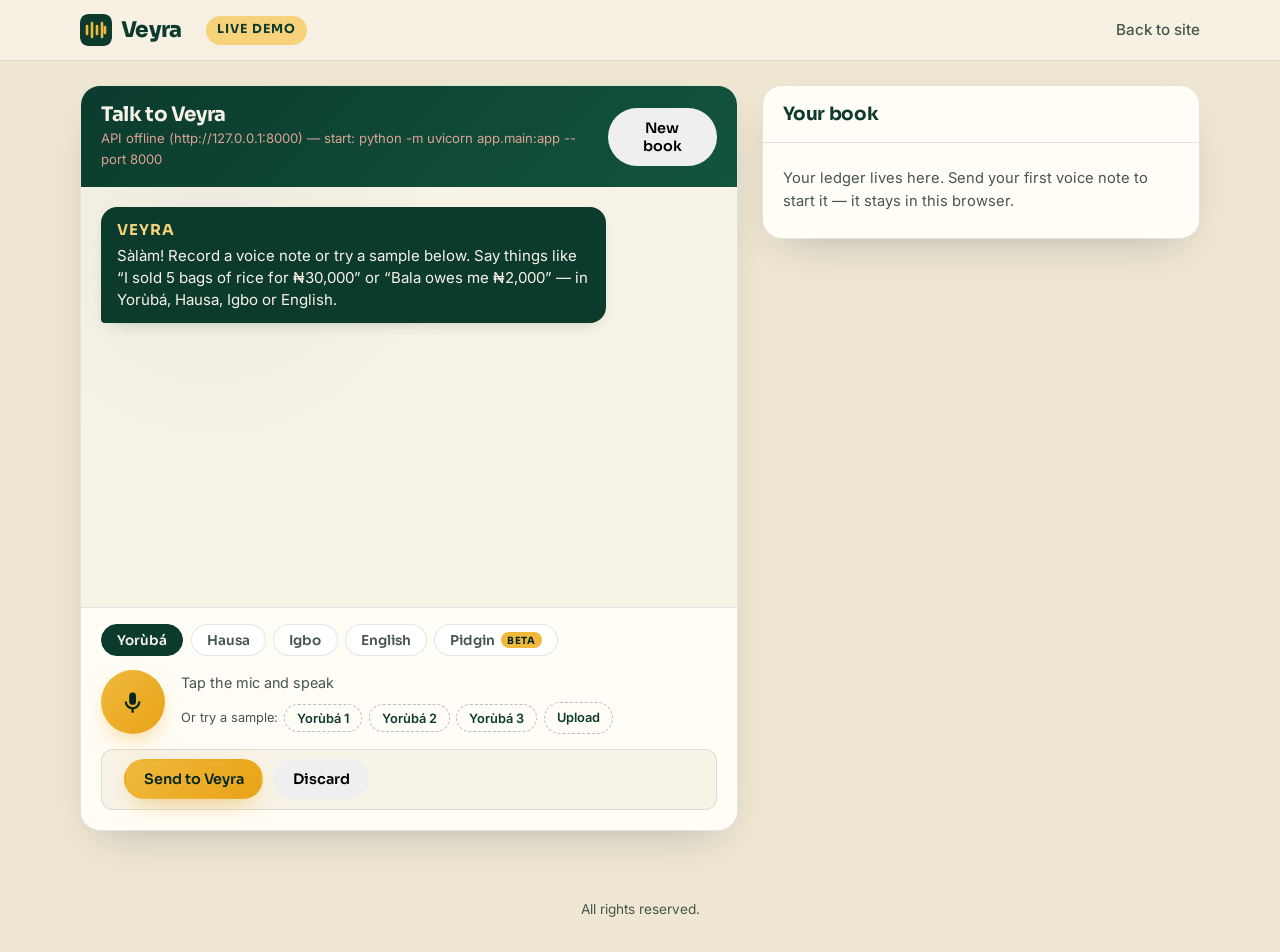
==== site/demo/index.html @ 2849e455 "Add live demo page wired to the FastAPI pipeline Browser demo at /demo: mic recording (client-side W" ====
<!DOCTYPE html>
<html lang="en">
<head>
  <meta charset="UTF-8" />
  <meta name="viewport" content="width=device-width, initial-scale=1.0" />
  <title>Veyra — Live demo</title>
  <meta name="description" content="Try Veyra live: record or upload a voice note in Yorùbá, Hausa, Igbo or English and watch it become ledger entries, replies and summaries." />

  <link rel="preconnect" href="https://fonts.googleapis.com" />
  <link rel="preconnect" href="https://fonts.gstatic.com" crossorigin />
  <link href="https://fonts.googleapis.com/css2?family=Sora:wght@400;600;700;800&family=Inter:wght@400;500;600&display=swap" rel="stylesheet" />
  <link rel="stylesheet" href="../styles.css" />
  <link rel="stylesheet" href="demo.css" />
  <link rel="icon" href="data:image/svg+xml,%3Csvg xmlns='http://www.w3.org/2000/svg' viewBox='0 0 32 32'%3E%3Crect width='32' height='32' rx='8' fill='%230C3B2E'/%3E%3Cpath d='M7 12v8M12 9v14M17 12v8M22 9v14M25 13v6' stroke='%23F0B93C' stroke-width='2.6' stroke-linecap='round'/%3E%3C/svg%3E" />
</head>
<body class="demo-body">

  <header class="site-header demo-header">
    <div class="container header-inner">
      <a class="wordmark" href="/" aria-label="Veyra home">
        <svg class="wordmark-mark" viewBox="0 0 32 32" aria-hidden="true">
          <rect width="32" height="32" rx="8" fill="#0C3B2E"/>
          <path d="M7 12v8M12 9v14M17 12v8M22 9v14M25 13v6" stroke="#F0B93C" stroke-width="2.6" stroke-linecap="round"/>
        </svg>
        <span class="wordmark-text">Veyra</span>
      </a>
      <span class="demo-tag">Live demo</span>
      <nav class="header-nav" aria-label="Primary">
        <a href="/">Back to site</a>
      </nav>
    </div>
  </header>

  <main class="demo-main container">

    <!-- ======================= Chat / input ======================= -->
    <section class="chat-column" aria-label="Voice note conversation">
      <div class="chat-card">
        <div class="chat-head">
          <div>
            <h1>Talk to Veyra</h1>
            <p id="apiStatus" class="chat-status">Checking connection…</p>
          </div>
          <button id="resetBookBtn" class="btn btn-ghost btn-small" type="button" title="Start a fresh book in this browser">New book</button>
        </div>

        <div id="chatLog" class="chat-log" aria-live="polite">
          <div class="bubble bubble-veyra">
            <p class="bubble-name">Veyra</p>
            <p>Sàlàm! Record a voice note or try a sample below. Say things like
            “I sold 5 bags of rice for ₦30,000” or “Bala owes me ₦2,000” —
            in Yorùbá, Hausa, Igbo or English.</p>
          </div>
        </div>

        <div class="composer">
          <div class="lang-row" role="radiogroup" aria-label="Language">
            <button class="lang-pill is-active" type="button" data-lang="yo" role="radio" aria-checked="true">Yorùbá</button>
            <button class="lang-pill" type="button" data-lang="ha" role="radio" aria-checked="false">Hausa</button>
            <button class="lang-pill" type="button" data-lang="ig" role="radio" aria-checked="false">Igbo</button>
            <button class="lang-pill" type="button" data-lang="en" role="radio" aria-checked="false">English</button>
            <button class="lang-pill" type="button" data-lang="pcm" role="radio" aria-checked="false">Pidgin <span class="pill-beta">Beta</span></button>
          </div>

          <div class="record-row">
            <button id="micBtn" class="mic-btn" type="button" aria-label="Record a voice note">
              <svg viewBox="0 0 24 24" aria-hidden="true"><path fill="currentColor" d="M12 14a3 3 0 0 0 3-3V6a3 3 0 1 0-6 0v5a3 3 0 0 0 3 3Zm5-3a5 5 0 0 1-10 0H5a7 7 0 0 0 6 6.92V21h2v-3.08A7 7 0 0 0 19 11h-2Z"/></svg>
            </button>
            <div class="record-side">
              <p id="recordHint" class="record-hint">Tap the mic and speak</p>
              <div class="sample-row">
                <span class="sample-label">Or try a sample:</span>
                <button class="sample-btn" type="button" data-sample="samples/yoruba-1.ogg" data-name="yoruba-sample-1.ogg">Yorùbá 1</button>
                <button class="sample-btn" type="button" data-sample="samples/yoruba-2.ogg" data-name="yoruba-sample-2.ogg">Yorùbá 2</button>
                <button class="sample-btn" type="button" data-sample="samples/yoruba-3.ogg" data-name="yoruba-sample-3.ogg">Yorùbá 3</button>
                <label class="sample-btn sample-upload">
                  Upload
                  <input id="fileInput" type="file" accept="audio/*" hidden />
                </label>
              </div>
            </div>
          </div>

          <div id="pendingBar" class="pending-bar" hidden>
            <span id="pendingName"></span>
            <audio id="pendingPlayer" controls hidden></audio>
            <button id="sendBtn" class="btn btn-primary btn-small" type="button">Send to Veyra</button>
            <button id="discardBtn" class="btn btn-ghost btn-small" type="button">Discard</button>
          </div>
        </div>
      </div>
    </section>

    <!-- ======================= Your book ======================= -->
    <aside class="book-column" aria-label="Your book">
      <div class="book-card">
        <div class="book-head">
          <h2>Your book</h2>
          <p id="bookOwner" class="book-owner"></p>
        </div>

        <div id="bookEmpty" class="book-empty">
          <p>Your ledger lives here. Send your first voice note to start it — it stays in this browser.</p>
        </div>

        <div id="bookContent" hidden>
          <section class="book-section">
            <h3>This week</h3>
            <div class="book-totals" id="bookTotals"></div>
          </section>

          <section class="book-section">
            <h3>Open debts</h3>
            <ul class="book-list" id="bookDebts"></ul>
          </section>

          <section class="book-section">
            <h3>Recent entries</h3>
            <ul class="book-list" id="bookEntries"></ul>
          </section>
        </div>
      </div>
    </aside>

  </main>

  <footer class="demo-footer">
    <div class="container">
      <p>All rights reserved.</p>
    </div>
  </footer>

  <script src="demo.js"></script>
</body>
</html>
---- site/styles.css ----
/* ============================================================
   Veyra — landing page
   Palette: deep green / gold on warm cream. Mobile-first.
   ============================================================ */

:root {
  --green-900: #07271e;
  --green-800: #0c3b2e;
  --green-700: #12543f;
  --green-600: #17705a;
  --gold-500: #e8a317;
  --gold-400: #f0b93c;
  --gold-300: #f7d27a;
  --cream: #f8f3e7;
  --cream-deep: #f0e7d3;
  --card: #fffdf6;
  --ink: #182720;
  --ink-soft: #46564d;
  --line: rgba(12, 59, 46, 0.12);
  --shadow-soft: 0 18px 45px -18px rgba(7, 39, 30, 0.25);
  --radius: 20px;
  --font-display: "Sora", "Segoe UI", system-ui, sans-serif;
  --font-body: "Inter", "Segoe UI", system-ui, sans-serif;
}

* { margin: 0; padding: 0; box-sizing: border-box; }

html { scroll-behavior: smooth; }

body {
  font-family: var(--font-body);
  background: var(--cream);
  color: var(--ink);
  line-height: 1.6;
  -webkit-font-smoothing: antialiased;
  overflow-x: hidden;
}

h1, h2, h3 { font-family: var(--font-display); line-height: 1.12; letter-spacing: -0.02em; }

a { color: inherit; text-decoration: none; }

.container { width: min(1120px, 100% - 2.5rem); margin-inline: auto; }

/* ---------- Buttons ---------- */
.btn {
  display: inline-flex; align-items: center; justify-content: center; gap: 0.55rem;
  font-family: var(--font-display); font-weight: 600; font-size: 1rem;
  padding: 0.9rem 1.6rem; border-radius: 999px; border: 2px solid transparent;
  cursor: pointer; transition: transform 0.18s ease, box-shadow 0.18s ease, background 0.18s ease;
  will-change: transform;
}
.btn:hover { transform: translateY(-2px); }
.btn:active { transform: translateY(0); }
.btn svg { width: 1.15rem; height: 1.15rem; flex: none; }

.btn-primary {
  background: linear-gradient(135deg, var(--gold-400), var(--gold-500));
  color: var(--green-900);
  box-shadow: 0 10px 26px -10px rgba(232, 163, 23, 0.65);
}
.btn-primary:hover { box-shadow: 0 16px 32px -10px rgba(232, 163, 23, 0.75); }

.btn-whatsapp { background: var(--green-800); color: var(--cream); }
.btn-whatsapp:hover { background: var(--green-700); }

.btn-gold {
  background: linear-gradient(135deg, var(--gold-400), var(--gold-500));
  color: var(--green-900);
  box-shadow: 0 10px 26px -10px rgba(0, 0, 0, 0.35);
}
.btn-outline-light { border-color: rgba(248, 243, 231, 0.45); color: var(--cream); }
.btn-outline-light:hover { background: rgba(248, 243, 231, 0.1); }
.btn-small { padding: 0.55rem 1.1rem; font-size: 0.9rem; }

/* ---------- Eyebrow / section headings ---------- */
.eyebrow {
  display: inline-block; font-family: var(--font-display);
  font-size: 0.78rem; font-weight: 700; letter-spacing: 0.14em;
  text-transform: uppercase; color: var(--green-600); margin-bottom: 0.9rem;
}
.eyebrow.light { color: var(--gold-400); }

.section { padding: clamp(4.5rem, 10vw, 7.5rem) 0; }
.section-title { font-size: clamp(1.9rem, 5vw, 3rem); font-weight: 800; color: var(--green-800); }
.section-sub { max-width: 34rem; margin-top: 1rem; color: var(--ink-soft); font-size: 1.06rem; }
.section-sub.light { color: rgba(248, 243, 231, 0.78); }

/* ---------- Header ---------- */
.site-header {
  position: sticky; top: 0; z-index: 50;
  background: rgba(248, 243, 231, 0.82);
  backdrop-filter: blur(14px); -webkit-backdrop-filter: blur(14px);
  border-bottom: 1px solid transparent;
  transition: border-color 0.25s ease;
}
.site-header.scrolled { border-bottom-color: var(--line); }

.header-inner { display: flex; align-items: center; gap: 1.5rem; padding: 0.8rem 0; }

.wordmark { display: inline-flex; align-items: center; gap: 0.55rem; }
.wordmark-mark { width: 2rem; height: 2rem; border-radius: 8px; }
.wordmark-text { font-family: var(--font-display); font-weight: 800; font-size: 1.35rem; color: var(--green-800); letter-spacing: -0.02em; }
.wordmark-light .wordmark-text { color: var(--cream); }

.header-nav { display: none; gap: 1.6rem; margin-left: auto; font-weight: 500; font-size: 0.95rem; color: var(--ink-soft); }
.header-nav a:hover { color: var(--green-700); }
.header-inner .btn { margin-left: auto; }
.header-nav ~ .btn { margin-left: 0; }

/* ---------- Hero ---------- */
.hero { position: relative; padding: clamp(4rem, 9vw, 7rem) 0 clamp(4rem, 9vw, 7rem); overflow: hidden; }

.hero-glow {
  position: absolute; inset: -30% -20% auto; height: 120%;
  background:
    radial-gradient(38rem 24rem at 82% 12%, rgba(240, 185, 60, 0.28), transparent 65%),
    radial-gradient(34rem 26rem at 8% 85%, rgba(18, 84, 63, 0.16), transparent 65%);
  pointer-events: none;
}

.hero-inner { position: relative; display: grid; gap: 3.5rem; }

.hero-title {
  font-size: clamp(3rem, 11vw, 5.6rem); font-weight: 800; color: var(--green-800);
  letter-spacing: -0.035em;
}
.gold-dot { color: var(--gold-500); }

.hero-sub { max-width: 33rem; margin-top: 1.4rem; font-size: clamp(1.02rem, 2.4vw, 1.18rem); color: var(--ink-soft); }

.hero-ctas { display: flex; flex-wrap: wrap; gap: 0.9rem; margin-top: 2rem; }
.hero-note { margin-top: 1.2rem; font-size: 0.88rem; color: var(--ink-soft); }

/* Hero art: animated waveform + floating cards */
.hero-art { position: relative; min-height: 15rem; display: grid; place-items: center; }

.hero-wave {
  display: flex; align-items: center; gap: 7px; height: 9rem;
  padding: 1.6rem 2rem; border-radius: var(--radius);
  background: linear-gradient(150deg, var(--green-800), var(--green-700));
  box-shadow: var(--shadow-soft);
}
.hero-wave span {
  width: 6px; height: 100%; border-radius: 99px;
  background: linear-gradient(180deg, var(--gold-300), var(--gold-500));
  transform-origin: center;
  animation: pulse-bar 1.3s ease-in-out infinite;
}
.hero-wave span:nth-child(odd)  { animation-duration: 1.15s; }
.hero-wave span:nth-child(3n)   { animation-duration: 0.95s; animation-delay: 0.12s; }
.hero-wave span:nth-child(4n)   { animation-delay: 0.28s; }
.hero-wave span:nth-child(5n)   { animation-delay: 0.42s; }

@keyframes pulse-bar {
  0%, 100% { transform: scaleY(0.3); }
  50%      { transform: scaleY(1); }
}

.float-card {
  position: absolute; display: grid; gap: 0.15rem;
  background: var(--card); border: 1px solid var(--line); border-radius: 14px;
  padding: 0.7rem 1rem; box-shadow: var(--shadow-soft);
  animation: float-y 5.5s ease-in-out infinite;
}
.float-card-label { font-size: 0.72rem; text-transform: uppercase; letter-spacing: 0.08em; color: var(--green-600); font-weight: 600; }
.float-card strong { font-family: var(--font-display); font-size: 0.98rem; color: var(--ink); }
.float-card-a { top: 4%; right: 2%; }
.float-card-b { bottom: 2%; left: 0; animation-delay: 2.6s; }

@keyframes float-y {
  0%, 100% { transform: translateY(0); }
  50%      { transform: translateY(-12px); }
}

/* ---------- Problem / stats ---------- */
.problem { background: var(--cream-deep); }

.stat-grid { display: grid; gap: 1.2rem; margin-top: 3rem; }

.stat-card {
  background: var(--card); border: 1px solid var(--line);
  border-radius: var(--radius); padding: 1.8rem;
  transition: transform 0.2s ease, box-shadow 0.2s ease;
}
.stat-card:hover { transform: translateY(-4px); box-shadow: var(--shadow-soft); }

.stat-number {
  display: block; font-family: var(--font-display);
  font-size: clamp(2.6rem, 7vw, 3.6rem); font-weight: 800;
  color: var(--green-700); letter-spacing: -0.03em; line-height: 1;
  margin-bottom: 0.9rem;
}
.stat-card h3 { font-size: 1.12rem; font-weight: 700; color: var(--ink); margin-bottom: 0.5rem; }
.stat-card p { font-size: 0.95rem; color: var(--ink-soft); }

/* ---------- How it works ---------- */
.steps {
  list-style: none; display: grid; gap: 1.4rem;
  margin-top: 3rem; counter-reset: step;
}
.step {
  position: relative; background: var(--card);
  border: 1px solid var(--line); border-radius: var(--radius);
  padding: 1.9rem 1.7rem;
  transition: transform 0.2s ease, box-shadow 0.2s ease;
}
.step:hover { transform: translateY(-4px); box-shadow: var(--shadow-soft); }
.step::before {
  counter-increment: step; content: counter(step, decimal-leading-zero);
  position: absolute; top: 1.3rem; right: 1.4rem;
  font-family: var(--font-display); font-weight: 800; font-size: 0.9rem;
  color: var(--gold-500); letter-spacing: 0.06em;
}
.step-icon {
  width: 3.2rem; height: 3.2rem; border-radius: 12px;
  display: grid; place-items: center;
  background: linear-gradient(150deg, var(--green-800), var(--green-700));
  color: var(--gold-400); margin-bottom: 1.2rem;
}
.step-icon svg { width: 1.6rem; height: 1.6rem; }
.step h3 { font-size: 1.2rem; font-weight: 700; color: var(--green-800); margin-bottom: 0.5rem; }
.step p { font-size: 0.96rem; color: var(--ink-soft); }

/* ---------- Demo teaser ---------- */
.demo-teaser {
  background:
    radial-gradient(40rem 26rem at 90% 0%, rgba(240, 185, 60, 0.16), transparent 60%),
    linear-gradient(165deg, var(--green-900), var(--green-800) 55%, var(--green-700));
  color: var(--cream);
}
.demo-teaser .section-title { color: var(--cream); }

.demo-inner { display: grid; gap: 3.5rem; align-items: center; }
.demo-copy .btn-gold { margin-top: 2rem; }

/* Phone mock */
.phone {
  position: relative; width: min(350px, 100%); margin-inline: auto;
  background: #0b141a; border-radius: 34px; padding: 0.9rem 0.9rem 1.4rem;
  box-shadow: 0 40px 80px -30px rgba(0, 0, 0, 0.6), 0 0 0 6px #1d2b26, 0 0 0 8px rgba(240, 185, 60, 0.35);
}
.phone-notch {
  width: 42%; height: 1.35rem; margin: 0 auto 0.6rem;
  background: #0b141a; border-radius: 0 0 18px 18px;
}
.phone-header {
  display: flex; align-items: center; gap: 0.7rem;
  background: #1f2c34; border-radius: 18px 18px 0 0;
  padding: 0.7rem 0.9rem; margin: -0.4rem -0.2rem 0.7rem;
}
.phone-avatar svg { width: 2.1rem; height: 2.1rem; border-radius: 50%; display: block; }
.phone-header-text { display: grid; line-height: 1.25; }
.phone-header-text strong { font-size: 0.95rem; color: #e9edef; }
.phone-header-text span { font-size: 0.75rem; color: #8696a0; }

.chat { display: grid; gap: 0.65rem; }

.bubble {
  position: relative; max-width: 88%; padding: 0.65rem 0.8rem;
  border-radius: 14px; font-size: 0.88rem; line-height: 1.45;
  animation: bubble-in 0.5s cubic-bezier(0.2, 0.9, 0.3, 1.2) backwards;
}
.bubble:nth-of-type(1) { animation-delay: 0.15s; }
.bubble:nth-of-type(2) { animation-delay: 0.55s; }
.bubble:nth-of-type(3) { animation-delay: 0.95s; }
.bubble:nth-of-type(4) { animation-delay: 1.4s; }

@keyframes bubble-in {
  from { opacity: 0; transform: translateY(14px) scale(0.96); }
  to   { opacity: 1; transform: translateY(0) scale(1); }
}

.bubble-out { justify-self: end; background: #005c4b; color: #e9edef; border-bottom-right-radius: 4px; }
.bubble-in  { justify-self: start; background: #1f2c34; color: #e9edef; border-bottom-left-radius: 4px; }

.bubble-time {
  display: block; text-align: right; margin-top: 0.3rem;
  font-size: 0.68rem; color: #8696a0;
}

/* voice note bubble */
.vn { display: flex; align-items: center; gap: 0.6rem; min-width: 200px; }
.vn-play {
  width: 2rem; height: 2rem; flex: none; border-radius: 50%;
  background: rgba(233, 237, 239, 0.15); display: grid; place-items: center;
}
.vn-play svg { width: 0.95rem; height: 0.95rem; color: #e9edef; }
.vn-wave { display: flex; align-items: center; gap: 3px; height: 1.6rem; flex: 1; }
.vn-wave i {
  width: 3px; border-radius: 99px; background: #53bdeb;
  animation: pulse-bar 1.1s ease-in-out infinite;
}
.vn-wave i:nth-child(2n)  { animation-delay: 0.15s; }
.vn-wave i:nth-child(3n)  { animation-delay: 0.3s; }
.vn-wave i:nth-child(5n)  { animation-delay: 0.45s; }
.vn-wave i:nth-child(7n)  { animation-duration: 0.9s; }
.vn-meta { font-size: 0.75rem; color: #8696a0; }
.bubble-tag { display: block; margin-top: 0.4rem; font-size: 0.7rem; color: #9fb3ad; }

/* summary card bubble */
.bubble-card strong { display: block; font-family: var(--font-display); font-size: 0.85rem; margin-bottom: 0.55rem; color: var(--gold-300); }
.mini-ledger { display: grid; gap: 0.35rem; }
.mini-ledger > div {
  display: flex; justify-content: space-between; gap: 1.2rem;
  font-size: 0.83rem; padding: 0.28rem 0.5rem; border-radius: 8px; background: rgba(233, 237, 239, 0.05);
}
.mini-ledger span { color: #aebac1; }
.mini-ledger b { color: #e9edef; font-weight: 600; }
.mini-ledger .profit { background: rgba(240, 185, 60, 0.14); }
.mini-ledger .profit span, .mini-ledger .profit b { color: var(--gold-300); }

/* typing indicator */
.bubble-typing { display: inline-flex; gap: 5px; padding: 0.85rem 1rem; }
.bubble-typing i {
  width: 7px; height: 7px; border-radius: 50%; background: #8696a0;
  animation: typing 1.2s ease-in-out infinite;
}
.bubble-typing i:nth-child(2) { animation-delay: 0.18s; }
.bubble-typing i:nth-child(3) { animation-delay: 0.36s; }
@keyframes typing {
  0%, 60%, 100% { transform: translateY(0); opacity: 0.5; }
  30%           { transform: translateY(-4px); opacity: 1; }
}

/* ---------- Languages ---------- */
.lang-grid { display: grid; gap: 1.2rem; margin-top: 3rem; }

.lang-card {
  background: var(--card); border: 1px solid var(--line);
  border-radius: var(--radius); padding: 1.7rem;
  display: grid; gap: 0.5rem; align-content: start;
  transition: transform 0.2s ease, box-shadow 0.2s ease;
}
.lang-card:hover { transform: translateY(-4px); box-shadow: var(--shadow-soft); }
.lang-card h3 { font-size: 1.45rem; font-weight: 800; color: var(--green-800); }
.lang-card p { font-size: 0.93rem; color: var(--ink-soft); }

.lang-badge {
  justify-self: start; margin-top: 0.4rem;
  font-family: var(--font-display); font-size: 0.72rem; font-weight: 700;
  letter-spacing: 0.1em; text-transform: uppercase;
  color: var(--green-700); background: rgba(18, 84, 63, 0.1);
  padding: 0.35rem 0.75rem; border-radius: 999px;
}
.lang-badge-beta { color: #8a5a00; background: rgba(232, 163, 23, 0.16); }
.lang-badge-gold { color: var(--green-900); background: linear-gradient(135deg, var(--gold-300), var(--gold-400)); }

.lang-card-soon { border-style: dashed; }
.lang-card-grow {
  background: linear-gradient(150deg, var(--green-800), var(--green-700));
  border-color: transparent;
}
.lang-card-grow h3 { color: var(--gold-300); }
.lang-card-grow p { color: rgba(248, 243, 231, 0.82); }

/* ---------- Final CTA ---------- */
.final-cta { padding-top: 0; }
.final-cta-inner {
  background:
    radial-gradient(30rem 18rem at 85% 20%, rgba(240, 185, 60, 0.22), transparent 60%),
    linear-gradient(160deg, var(--green-800), var(--green-900));
  border-radius: 28px; padding: clamp(2.8rem, 7vw, 5rem) clamp(1.6rem, 5vw, 4rem);
  text-align: center; color: var(--cream);
}
.final-cta-inner h2 { font-size: clamp(1.8rem, 5vw, 2.9rem); font-weight: 800; }
.gold-text { color: var(--gold-400); }
.final-cta .hero-ctas { justify-content: center; }

/* ---------- Footer ---------- */
.site-footer { background: var(--green-900); color: rgba(248, 243, 231, 0.75); padding: 3rem 0; }
.footer-inner { display: grid; gap: 1.4rem; justify-items: center; text-align: center; }
.footer-nav { display: flex; flex-wrap: wrap; gap: 1.6rem; justify-content: center; font-size: 0.93rem; }
.footer-nav a:hover { color: var(--gold-300); }
.footer-note { font-size: 0.82rem; opacity: 0.7; }

/* ---------- Reveal-on-scroll ---------- */
.reveal { opacity: 0; transform: translateY(26px); transition: opacity 0.7s ease, transform 0.7s cubic-bezier(0.2, 0.7, 0.3, 1); }
.reveal.is-visible { opacity: 1; transform: translateY(0); }

/* ============================================================
   Responsive — tablet & up
   ============================================================ */
@media (min-width: 640px) {
  .header-nav { display: flex; }
  .stat-grid { grid-template-columns: repeat(3, 1fr); }
  .steps { grid-template-columns: repeat(2, 1fr); }
  .lang-grid { grid-template-columns: repeat(2, 1fr); }
  .float-card-a { right: 6%; }
}

@media (min-width: 900px) {
  .hero-inner { grid-template-columns: 1.15fr 0.85fr; align-items: center; }
  .hero-art { min-height: 20rem; }
  .hero-wave { height: 11rem; gap: 9px; padding: 2.2rem 2.6rem; }
  .demo-inner { grid-template-columns: 1fr 0.9fr; gap: 5rem; }
  .steps { grid-template-columns: repeat(4, 1fr); }
  .lang-grid { grid-template-columns: repeat(3, 1fr); }
}

/* ---------- Reduced motion ---------- */
@media (prefers-reduced-motion: reduce) {
  html { scroll-behavior: auto; }
  .reveal { opacity: 1; transform: none; transition: none; }
  .hero-wave span, .vn-wave i, .float-card, .bubble-typing i { animation: none; }
  .bubble { animation: none; }
}
---- site/demo/demo.css ----
/* ============================================================
   Veyra — live demo page
   Two-column layout: chat (input + conversation) and the
   per-browser ledger ("your book"). Reuses tokens from ../styles.css.
   ============================================================ */

.demo-body { background: var(--cream-deep); }

.demo-header { position: static; box-shadow: none; border-bottom: 1px solid var(--line); }

.demo-tag {
  font-family: var(--font-display);
  font-size: 0.78rem; font-weight: 700; letter-spacing: 0.08em; text-transform: uppercase;
  color: var(--green-800);
  background: var(--gold-300);
  padding: 0.28rem 0.7rem; border-radius: 999px;
}

.demo-main {
  display: grid;
  grid-template-columns: minmax(0, 1.5fr) minmax(0, 1fr);
  gap: 1.5rem;
  padding-block: 1.5rem 3rem;
  align-items: start;
}

@media (max-width: 900px) {
  .demo-main { grid-template-columns: 1fr; }
}

/* ---------------- Chat card ---------------- */

.chat-card, .book-card {
  background: var(--card);
  border: 1px solid var(--line);
  border-radius: var(--radius);
  box-shadow: var(--shadow-soft);
  overflow: hidden;
}

.chat-head {
  display: flex; align-items: center; justify-content: space-between; gap: 1rem;
  padding: 1.1rem 1.25rem;
  background: linear-gradient(135deg, var(--green-800), var(--green-700));
  color: var(--cream);
}

.chat-head h1 { font-size: 1.25rem; color: var(--cream); }

.chat-status { font-size: 0.82rem; opacity: 0.85; margin-top: 0.1rem; }
.chat-status.is-ok { color: var(--gold-300); }
.chat-status.is-bad { color: #ffb4a2; }

/* ---------------- Chat log ---------------- */

.chat-log {
  height: 420px;
  overflow-y: auto;
  padding: 1.25rem;
  display: flex; flex-direction: column; gap: 0.9rem;
  background:
    radial-gradient(circle at 20% 10%, rgba(18, 84, 63, 0.05), transparent 40%),
    var(--cream);
}

.bubble {
  max-width: 82%;
  padding: 0.75rem 1rem;
  border-radius: 16px;
  box-shadow: 0 6px 18px -10px rgba(7, 39, 30, 0.35);
  animation: bubble-in 0.22s ease;
}

@keyframes bubble-in {
  from { opacity: 0; transform: translateY(6px); }
  to { opacity: 1; transform: none; }
}

.bubble-name {
  font-family: var(--font-display);
  font-size: 0.72rem; font-weight: 700; letter-spacing: 0.06em; text-transform: uppercase;
  margin-bottom: 0.25rem;
}

.bubble p { font-size: 0.94rem; }

.bubble-veyra {
  align-self: flex-start;
  background: var(--green-800);
  color: var(--cream);
  border-bottom-left-radius: 4px;
}
.bubble-veyra .bubble-name { color: var(--gold-300); }

.bubble-user {
  align-self: flex-end;
  background: linear-gradient(135deg, var(--gold-400), var(--gold-500));
  color: var(--green-900);
  border-bottom-right-radius: 4px;
}
.bubble-user .bubble-name { color: rgba(7, 39, 30, 0.65); }

.bubble-meta { display: block; font-size: 0.72rem; opacity: 0.7; margin-top: 0.35rem; }

.bubble-entries {
  list-style: none; margin-top: 0.5rem;
  display: flex; flex-direction: column; gap: 0.3rem;
}

.bubble-entries li {
  font-size: 0.82rem;
  background: rgba(255, 253, 246, 0.12);
  border-radius: 8px;
  padding: 0.3rem 0.55rem;
  display: flex; justify-content: space-between; gap: 0.6rem;
}

.bubble-user .bubble-entries li { background: rgba(7, 39, 30, 0.08); }

.bubble-error {
  align-self: center;
  background: #fdecea;
  color: #8c2f23;
  border: 1px solid rgba(140, 47, 35, 0.25);
  text-align: center;
}

.typing { display: inline-flex; gap: 4px; align-items: center; }
.typing i {
  width: 6px; height: 6px; border-radius: 50%;
  background: var(--gold-300);
  animation: typing-bounce 0.9s infinite ease-in-out;
}
.typing i:nth-child(2) { animation-delay: 0.15s; }
.typing i:nth-child(3) { animation-delay: 0.3s; }
@keyframes typing-bounce { 0%, 60%, 100% { opacity: 0.3; } 30% { opacity: 1; } }

/* ---------------- Composer ---------------- */

.composer { padding: 1rem 1.25rem 1.25rem; border-top: 1px solid var(--line); }

.lang-row { display: flex; flex-wrap: wrap; gap: 0.45rem; margin-bottom: 0.9rem; }

.lang-pill {
  font-family: var(--font-display);
  font-size: 0.85rem; font-weight: 600;
  padding: 0.4rem 0.95rem;
  border-radius: 999px;
  border: 1.5px solid var(--line);
  background: #fff;
  color: var(--ink-soft);
  cursor: pointer;
  transition: all 0.15s ease;
  display: inline-flex; align-items: center; gap: 0.35rem;
}
.lang-pill:hover { border-color: var(--green-600); color: var(--green-800); }
.lang-pill.is-active {
  background: var(--green-800);
  border-color: var(--green-800);
  color: var(--cream);
}

.pill-beta {
  font-size: 0.62rem; font-weight: 700; text-transform: uppercase; letter-spacing: 0.05em;
  background: var(--gold-400); color: var(--green-900);
  padding: 0.08rem 0.4rem; border-radius: 999px;
}

.record-row { display: flex; gap: 1rem; align-items: center; }

.mic-btn {
  width: 64px; height: 64px; flex: none;
  border-radius: 50%;
  border: none;
  background: linear-gradient(135deg, var(--gold-400), var(--gold-500));
  color: var(--green-900);
  cursor: pointer;
  display: grid; place-items: center;
  box-shadow: 0 10px 26px -10px rgba(232, 163, 23, 0.65);
  transition: transform 0.15s ease;
}
.mic-btn:hover { transform: scale(1.06); }
.mic-btn svg { width: 1.7rem; height: 1.7rem; }
.mic-btn.is-recording { background: #c0392b; color: #fff; animation: mic-pulse 1.1s infinite; }
@keyframes mic-pulse {
  0% { box-shadow: 0 0 0 0 rgba(192, 57, 43, 0.45); }
  70% { box-shadow: 0 0 0 16px rgba(192, 57, 43, 0); }
  100% { box-shadow: 0 0 0 0 rgba(192, 57, 43, 0); }
}

.record-side { display: flex; flex-direction: column; gap: 0.5rem; min-width: 0; }
.record-hint { font-size: 0.9rem; color: var(--ink-soft); }
.record-hint.is-recording { color: #c0392b; font-weight: 600; }

.sample-row { display: flex; flex-wrap: wrap; align-items: center; gap: 0.4rem; }
.sample-label { font-size: 0.8rem; color: var(--ink-soft); }

.sample-btn {
  font-family: var(--font-body);
  font-size: 0.8rem; font-weight: 600;
  padding: 0.32rem 0.75rem;
  border-radius: 999px;
  border: 1.5px dashed rgba(12, 59, 46, 0.3);
  background: transparent;
  color: var(--green-800);
  cursor: pointer;
  transition: all 0.15s ease;
}
.sample-btn:hover { background: var(--green-800); color: var(--cream); border-style: solid; }
.sample-upload input { display: none; }

.pending-bar {
  margin-top: 0.9rem;
  display: flex; flex-wrap: wrap; align-items: center; gap: 0.6rem;
  background: var(--cream);
  border: 1px solid var(--line);
  border-radius: 12px;
  padding: 0.6rem 0.8rem;
}

#pendingName { font-size: 0.85rem; font-weight: 600; color: var(--ink-soft); }
#pendingPlayer { height: 32px; max-width: 220px; }

/* ---------------- Book panel ---------------- */

.book-card { position: sticky; top: 1rem; }

.book-head {
  padding: 1.1rem 1.25rem;
  border-bottom: 1px solid var(--line);
}
.book-head h2 { font-size: 1.15rem; color: var(--green-800); }
.book-owner { font-size: 0.8rem; color: var(--ink-soft); }

.book-empty { padding: 1.5rem 1.25rem; color: var(--ink-soft); font-size: 0.92rem; }

.book-section { padding: 1rem 1.25rem; border-bottom: 1px solid var(--line); }
.book-section:last-child { border-bottom: none; }
.book-section h3 {
  font-size: 0.78rem; font-weight: 700; letter-spacing: 0.07em; text-transform: uppercase;
  color: var(--ink-soft); margin-bottom: 0.6rem;
}

.book-totals { display: grid; grid-template-columns: repeat(3, 1fr); gap: 0.5rem; }
.total-chip {
  background: var(--cream);
  border-radius: 10px;
  padding: 0.55rem 0.6rem;
  text-align: center;
}
.total-chip .t-label { display: block; font-size: 0.68rem; text-transform: uppercase; letter-spacing: 0.05em; color: var(--ink-soft); }
.total-chip .t-value { display: block; font-family: var(--font-display); font-weight: 700; font-size: 0.95rem; color: var(--green-900); margin-top: 0.15rem; }
.total-chip.t-profit .t-value { color: var(--green-600); }
.total-chip.t-loss .t-value { color: #b03a2e; }

.book-list { list-style: none; display: flex; flex-direction: column; gap: 0.45rem; }
.book-list li {
  display: flex; justify-content: space-between; align-items: baseline; gap: 0.7rem;
  font-size: 0.87rem;
  background: var(--cream);
  border-radius: 10px;
  padding: 0.5rem 0.7rem;
}
.book-list .b-main { min-width: 0; }
.book-list .b-desc { display: block; overflow: hidden; text-overflow: ellipsis; white-space: nowrap; }
.book-list .b-time { display: block; font-size: 0.7rem; color: var(--ink-soft); }
.book-list .b-amt { font-family: var(--font-display); font-weight: 700; white-space: nowrap; }
.b-amt.is-income { color: var(--green-600); }
.b-amt.is-expense { color: #b03a2e; }

.book-note { font-size: 0.8rem; color: var(--ink-soft); }

.demo-footer {
  padding: 1.25rem 0 2rem;
  text-align: center;
  color: var(--ink-soft);
  font-size: 0.85rem;
}

@media (max-width: 640px) {
  .chat-log { height: 52vh; }
  .bubble { max-width: 92%; }
  .book-card { position: static; }
}
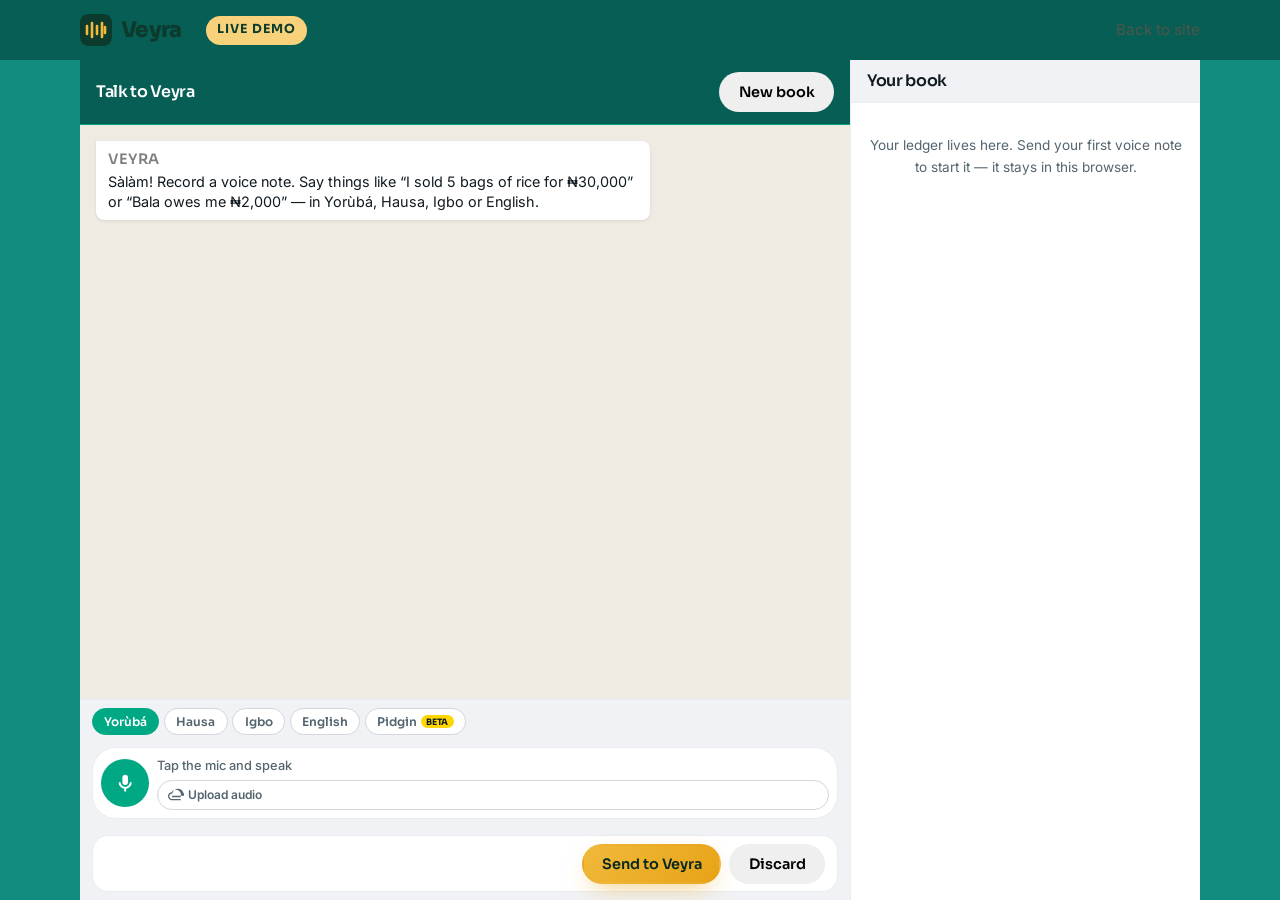
==== commit c6ecf402: "Redesign demo interface to WhatsApp-style and fix API issues. Major UI improvements: - Complete What" ====
--- a/site/demo/index.html
+++ b/site/demo/index.html
@@ -39,7 +39,6 @@
         <div class="chat-head">
           <div>
             <h1>Talk to Veyra</h1>
-            <p id="apiStatus" class="chat-status">Checking connection…</p>
           </div>
           <button id="resetBookBtn" class="btn btn-ghost btn-small" type="button" title="Start a fresh book in this browser">New book</button>
         </div>
@@ -47,7 +46,7 @@
         <div id="chatLog" class="chat-log" aria-live="polite">
           <div class="bubble bubble-veyra">
             <p class="bubble-name">Veyra</p>
-            <p>Sàlàm! Record a voice note or try a sample below. Say things like
+            <p>Sàlàm! Record a voice note. Say things like
             “I sold 5 bags of rice for ₦30,000” or “Bala owes me ₦2,000” —
             in Yorùbá, Hausa, Igbo or English.</p>
           </div>
@@ -68,16 +67,11 @@
             </button>
             <div class="record-side">
               <p id="recordHint" class="record-hint">Tap the mic and speak</p>
-              <div class="sample-row">
-                <span class="sample-label">Or try a sample:</span>
-                <button class="sample-btn" type="button" data-sample="samples/yoruba-1.ogg" data-name="yoruba-sample-1.ogg">Yorùbá 1</button>
-                <button class="sample-btn" type="button" data-sample="samples/yoruba-2.ogg" data-name="yoruba-sample-2.ogg">Yorùbá 2</button>
-                <button class="sample-btn" type="button" data-sample="samples/yoruba-3.ogg" data-name="yoruba-sample-3.ogg">Yorùbá 3</button>
-                <label class="sample-btn sample-upload">
-                  Upload
-                  <input id="fileInput" type="file" accept="audio/*" hidden />
-                </label>
-              </div>
+              <label class="sample-btn sample-upload">
+                <svg viewBox="0 0 24 24" aria-hidden="true"><path fill="currentColor" d="M19.35 10.04C18.67 6.59 15.64 4 12 4 9.11 4 6.6 5.64 5.35 8.04 2.34 8.36 0 10.91 0 14c0 3.31 2.69 6 6 6h13v-2H6c-2.21 0-4-1.79-4-4 0-2.05 1.53-3.76 3.56-3.97l1.07-.11c.5-4.08 3.99-7.3 8.37-7.3 4.04 0 7.46 2.81 8.24 6.57l1.06.17c.95.15 1.65.99 1.65 1.95 0 1.1-.9 2-2 2H6v2h13v-2z"/></svg>
+                Upload audio
+                <input id="fileInput" type="file" accept="audio/*" hidden />
+              </label>
             </div>
           </div>
 
--- a/site/styles.css
+++ b/site/styles.css
@@ -72,6 +72,7 @@
 .btn-outline-light { border-color: rgba(248, 243, 231, 0.45); color: var(--cream); }
 .btn-outline-light:hover { background: rgba(248, 243, 231, 0.1); }
 .btn-small { padding: 0.55rem 1.1rem; font-size: 0.9rem; }
+.btn-large { padding: 1.1rem 2rem; font-size: 1.1rem; }
 
 /* ---------- Eyebrow / section headings ---------- */
 .eyebrow {
@@ -130,6 +131,8 @@
 .hero-sub { max-width: 33rem; margin-top: 1.4rem; font-size: clamp(1.02rem, 2.4vw, 1.18rem); color: var(--ink-soft); }
 
 .hero-ctas { display: flex; flex-wrap: wrap; gap: 0.9rem; margin-top: 2rem; }
+.hero-ctas .btn-primary { order: 1; }
+.hero-ctas .btn-whatsapp { order: 2; }
 .hero-note { margin-top: 1.2rem; font-size: 0.88rem; color: var(--ink-soft); }
 
 /* Hero art: animated waveform + floating cards */
@@ -173,26 +176,8 @@
   50%      { transform: translateY(-12px); }
 }
 
-/* ---------- Problem / stats ---------- */
+/* ---------- Problem ---------- */
 .problem { background: var(--cream-deep); }
-
-.stat-grid { display: grid; gap: 1.2rem; margin-top: 3rem; }
-
-.stat-card {
-  background: var(--card); border: 1px solid var(--line);
-  border-radius: var(--radius); padding: 1.8rem;
-  transition: transform 0.2s ease, box-shadow 0.2s ease;
-}
-.stat-card:hover { transform: translateY(-4px); box-shadow: var(--shadow-soft); }
-
-.stat-number {
-  display: block; font-family: var(--font-display);
-  font-size: clamp(2.6rem, 7vw, 3.6rem); font-weight: 800;
-  color: var(--green-700); letter-spacing: -0.03em; line-height: 1;
-  margin-bottom: 0.9rem;
-}
-.stat-card h3 { font-size: 1.12rem; font-weight: 700; color: var(--ink); margin-bottom: 0.5rem; }
-.stat-card p { font-size: 0.95rem; color: var(--ink-soft); }
 
 /* ---------- How it works ---------- */
 .steps {
@@ -232,7 +217,15 @@
 .demo-teaser .section-title { color: var(--cream); }
 
 .demo-inner { display: grid; gap: 3.5rem; align-items: center; }
-.demo-copy .btn-gold { margin-top: 2rem; }
+.demo-copy .btn-primary { margin-top: 2rem; }
+
+.demo-cta { margin-top: 2rem; }
+.demo-note { 
+  margin-top: 1rem; 
+  font-size: 0.9rem; 
+  color: rgba(248, 243, 231, 0.7); 
+  text-align: center;
+}
 
 /* Phone mock */
 .phone {
@@ -383,7 +376,6 @@
    ============================================================ */
 @media (min-width: 640px) {
   .header-nav { display: flex; }
-  .stat-grid { grid-template-columns: repeat(3, 1fr); }
   .steps { grid-template-columns: repeat(2, 1fr); }
   .lang-grid { grid-template-columns: repeat(2, 1fr); }
   .float-card-a { right: 6%; }
--- a/site/demo/demo.css
+++ b/site/demo/demo.css
@@ -1,12 +1,19 @@
 /* ============================================================
-   Veyra — live demo page
-   Two-column layout: chat (input + conversation) and the
-   per-browser ledger ("your book"). Reuses tokens from ../styles.css.
+   Veyra — live demo page (WhatsApp-inspired design)
+   Single-column WhatsApp-style chat interface with compact book panel.
    ============================================================ */
 
-.demo-body { background: var(--cream-deep); }
-
-.demo-header { position: static; box-shadow: none; border-bottom: 1px solid var(--line); }
+.demo-body { 
+  background: #128c7e; /* WhatsApp green */
+  min-height: 100vh;
+}
+
+.demo-header { 
+  position: static; 
+  box-shadow: none; 
+  border-bottom: none;
+  background: #075e54;
+}
 
 .demo-tag {
   font-family: var(--font-display);
@@ -18,57 +25,66 @@
 
 .demo-main {
   display: grid;
-  grid-template-columns: minmax(0, 1.5fr) minmax(0, 1fr);
-  gap: 1.5rem;
-  padding-block: 1.5rem 3rem;
+  grid-template-columns: 1fr;
+  gap: 0;
+  padding: 0;
   align-items: start;
-}
-
-@media (max-width: 900px) {
-  .demo-main { grid-template-columns: 1fr; }
-}
-
-/* ---------------- Chat card ---------------- */
-
-.chat-card, .book-card {
-  background: var(--card);
-  border: 1px solid var(--line);
-  border-radius: var(--radius);
-  box-shadow: var(--shadow-soft);
+  max-width: 1200px;
+  margin: 0 auto;
+  background: #128c7e;
+}
+
+@media (min-width: 1024px) {
+  .demo-main {
+    grid-template-columns: 1fr 350px;
+  }
+}
+
+/* ---------------- WhatsApp-style chat container ---------------- */
+
+.chat-card {
+  background: #efeae2; /* WhatsApp chat background */
+  border: none;
+  border-radius: 0;
+  box-shadow: none;
   overflow: hidden;
+  display: flex;
+  flex-direction: column;
+  height: calc(100vh - 60px);
 }
 
 .chat-head {
   display: flex; align-items: center; justify-content: space-between; gap: 1rem;
-  padding: 1.1rem 1.25rem;
-  background: linear-gradient(135deg, var(--green-800), var(--green-700));
-  color: var(--cream);
-}
-
-.chat-head h1 { font-size: 1.25rem; color: var(--cream); }
-
-.chat-status { font-size: 0.82rem; opacity: 0.85; margin-top: 0.1rem; }
-.chat-status.is-ok { color: var(--gold-300); }
-.chat-status.is-bad { color: #ffb4a2; }
+  padding: 0.75rem 1rem;
+  background: #075e54;
+  color: #fff;
+  border-bottom: 1px solid #00a884;
+}
+
+.chat-head h1 { 
+  font-size: 1rem; 
+  color: #fff; 
+  font-weight: 600;
+}
 
 /* ---------------- Chat log ---------------- */
 
 .chat-log {
-  height: 420px;
+  flex: 1;
   overflow-y: auto;
-  padding: 1.25rem;
-  display: flex; flex-direction: column; gap: 0.9rem;
-  background:
-    radial-gradient(circle at 20% 10%, rgba(18, 84, 63, 0.05), transparent 40%),
-    var(--cream);
+  padding: 1rem;
+  display: flex; flex-direction: column; gap: 0.5rem;
+  background: url('data:image/svg+xml,<svg xmlns="http://www.w3.org/2000/svg" viewBox="0 0 80 80"><rect fill="%23efeae2" width="80" height="80"/><circle fill="%23e9edef" cx="40" cy="40" r="1"/></svg>') repeat;
+  background-size: 60px 60px;
 }
 
 .bubble {
-  max-width: 82%;
-  padding: 0.75rem 1rem;
-  border-radius: 16px;
-  box-shadow: 0 6px 18px -10px rgba(7, 39, 30, 0.35);
+  max-width: 75%;
+  padding: 0.5rem 0.75rem;
+  border-radius: 8px;
+  box-shadow: 0 1px 3px rgba(0,0,0,0.1);
   animation: bubble-in 0.22s ease;
+  position: relative;
 }
 
 @keyframes bubble-in {
@@ -78,207 +94,332 @@
 
 .bubble-name {
   font-family: var(--font-display);
-  font-size: 0.72rem; font-weight: 700; letter-spacing: 0.06em; text-transform: uppercase;
-  margin-bottom: 0.25rem;
-}
-
-.bubble p { font-size: 0.94rem; }
+  font-size: 0.65rem; font-weight: 600; letter-spacing: 0.04em; text-transform: uppercase;
+  margin-bottom: 0.2rem;
+  color: rgba(0,0,0,0.5);
+}
+
+.bubble p { 
+  font-size: 0.9rem; 
+  line-height: 1.4;
+  color: #111b21;
+}
 
 .bubble-veyra {
   align-self: flex-start;
-  background: var(--green-800);
-  color: var(--cream);
-  border-bottom-left-radius: 4px;
-}
-.bubble-veyra .bubble-name { color: var(--gold-300); }
+  background: #fff;
+  color: #111b21;
+  border-top-left-radius: 0;
+}
+.bubble-veyra .bubble-name { color: rgba(0,0,0,0.5); }
 
 .bubble-user {
   align-self: flex-end;
-  background: linear-gradient(135deg, var(--gold-400), var(--gold-500));
-  color: var(--green-900);
-  border-bottom-right-radius: 4px;
-}
-.bubble-user .bubble-name { color: rgba(7, 39, 30, 0.65); }
-
-.bubble-meta { display: block; font-size: 0.72rem; opacity: 0.7; margin-top: 0.35rem; }
+  background: #d9fdd3; /* WhatsApp sent message green */
+  color: #111b21;
+  border-top-right-radius: 0;
+}
+.bubble-user .bubble-name { color: rgba(0,0,0,0.5); }
+
+.bubble-meta { 
+  display: block; 
+  font-size: 0.65rem; 
+  color: rgba(0,0,0,0.45); 
+  margin-top: 0.2rem; 
+  text-align: right;
+}
 
 .bubble-entries {
-  list-style: none; margin-top: 0.5rem;
-  display: flex; flex-direction: column; gap: 0.3rem;
+  list-style: none; margin-top: 0.4rem;
+  display: flex; flex-direction: column; gap: 0.25rem;
 }
 
 .bubble-entries li {
   font-size: 0.82rem;
-  background: rgba(255, 253, 246, 0.12);
-  border-radius: 8px;
-  padding: 0.3rem 0.55rem;
-  display: flex; justify-content: space-between; gap: 0.6rem;
-}
-
-.bubble-user .bubble-entries li { background: rgba(7, 39, 30, 0.08); }
+  background: rgba(0,0,0,0.05);
+  border-radius: 6px;
+  padding: 0.3rem 0.5rem;
+  display: flex; justify-content: space-between; gap: 0.5rem;
+}
+
+.bubble-user .bubble-entries li { background: rgba(0,0,0,0.08); }
 
 .bubble-error {
   align-self: center;
-  background: #fdecea;
-  color: #8c2f23;
-  border: 1px solid rgba(140, 47, 35, 0.25);
+  background: #fce8e6;
+  color: #dc2626;
+  border: 1px solid rgba(220, 38, 38, 0.2);
   text-align: center;
-}
-
-.typing { display: inline-flex; gap: 4px; align-items: center; }
+  font-size: 0.85rem;
+  padding: 0.75rem 1rem;
+  border-radius: 8px;
+}
+
+.typing { display: inline-flex; gap: 3px; align-items: center; }
 .typing i {
-  width: 6px; height: 6px; border-radius: 50%;
-  background: var(--gold-300);
+  width: 5px; height: 5px; border-radius: 50%;
+  background: #54656f;
   animation: typing-bounce 0.9s infinite ease-in-out;
 }
 .typing i:nth-child(2) { animation-delay: 0.15s; }
 .typing i:nth-child(3) { animation-delay: 0.3s; }
 @keyframes typing-bounce { 0%, 60%, 100% { opacity: 0.3; } 30% { opacity: 1; } }
 
-/* ---------------- Composer ---------------- */
-
-.composer { padding: 1rem 1.25rem 1.25rem; border-top: 1px solid var(--line); }
-
-.lang-row { display: flex; flex-wrap: wrap; gap: 0.45rem; margin-bottom: 0.9rem; }
+/* ---------------- WhatsApp-style composer ---------------- */
+
+.composer { 
+  padding: 0.5rem 0.75rem; 
+  background: #f0f2f5;
+  border-top: 1px solid #e9edef;
+  display: flex;
+  flex-direction: column;
+  gap: 0.5rem;
+}
+
+.lang-row { 
+  display: flex; 
+  flex-wrap: wrap; 
+  gap: 0.3rem; 
+  margin-bottom: 0.25rem;
+}
 
 .lang-pill {
   font-family: var(--font-display);
-  font-size: 0.85rem; font-weight: 600;
-  padding: 0.4rem 0.95rem;
-  border-radius: 999px;
-  border: 1.5px solid var(--line);
-  background: #fff;
-  color: var(--ink-soft);
+  font-size: 0.75rem; font-weight: 600;
+  padding: 0.3rem 0.7rem;
+  border-radius: 16px;
+  border: 1px solid #d1d7db;
+  background: #fff;
+  color: #54656f;
   cursor: pointer;
   transition: all 0.15s ease;
-  display: inline-flex; align-items: center; gap: 0.35rem;
-}
-.lang-pill:hover { border-color: var(--green-600); color: var(--green-800); }
+  display: inline-flex; align-items: center; gap: 0.25rem;
+}
+.lang-pill:hover { border-color: #54656f; color: #111b21; }
 .lang-pill.is-active {
-  background: var(--green-800);
-  border-color: var(--green-800);
-  color: var(--cream);
+  background: #00a884;
+  border-color: #00a884;
+  color: #fff;
 }
 
 .pill-beta {
-  font-size: 0.62rem; font-weight: 700; text-transform: uppercase; letter-spacing: 0.05em;
-  background: var(--gold-400); color: var(--green-900);
-  padding: 0.08rem 0.4rem; border-radius: 999px;
-}
-
-.record-row { display: flex; gap: 1rem; align-items: center; }
+  font-size: 0.55rem; font-weight: 700; text-transform: uppercase; letter-spacing: 0.03em;
+  background: #ffd700; color: #111b21;
+  padding: 0.05rem 0.3rem; border-radius: 12px;
+}
+
+.record-row { 
+  display: flex; 
+  gap: 0.5rem; 
+  align-items: center;
+  background: #fff;
+  border-radius: 24px;
+  padding: 0.5rem;
+  border: 1px solid #e9edef;
+}
 
 .mic-btn {
-  width: 64px; height: 64px; flex: none;
+  width: 48px; height: 48px; flex: none;
   border-radius: 50%;
   border: none;
-  background: linear-gradient(135deg, var(--gold-400), var(--gold-500));
-  color: var(--green-900);
+  background: #00a884;
+  color: #fff;
   cursor: pointer;
   display: grid; place-items: center;
-  box-shadow: 0 10px 26px -10px rgba(232, 163, 23, 0.65);
-  transition: transform 0.15s ease;
-}
-.mic-btn:hover { transform: scale(1.06); }
-.mic-btn svg { width: 1.7rem; height: 1.7rem; }
-.mic-btn.is-recording { background: #c0392b; color: #fff; animation: mic-pulse 1.1s infinite; }
+  transition: all 0.15s ease;
+}
+.mic-btn:hover { background: #008f6f; }
+.mic-btn svg { width: 1.4rem; height: 1.4rem; }
+.mic-btn.is-recording { background: #dc2626; animation: mic-pulse 1.1s infinite; }
 @keyframes mic-pulse {
-  0% { box-shadow: 0 0 0 0 rgba(192, 57, 43, 0.45); }
-  70% { box-shadow: 0 0 0 16px rgba(192, 57, 43, 0); }
-  100% { box-shadow: 0 0 0 0 rgba(192, 57, 43, 0); }
-}
-
-.record-side { display: flex; flex-direction: column; gap: 0.5rem; min-width: 0; }
-.record-hint { font-size: 0.9rem; color: var(--ink-soft); }
-.record-hint.is-recording { color: #c0392b; font-weight: 600; }
-
-.sample-row { display: flex; flex-wrap: wrap; align-items: center; gap: 0.4rem; }
-.sample-label { font-size: 0.8rem; color: var(--ink-soft); }
+  0% { box-shadow: 0 0 0 0 rgba(220, 38, 38, 0.45); }
+  70% { box-shadow: 0 0 0 12px rgba(220, 38, 38, 0); }
+  100% { box-shadow: 0 0 0 0 rgba(220, 38, 38, 0); }
+}
+
+.record-side { 
+  display: flex; 
+  flex-direction: column; 
+  gap: 0.25rem; 
+  min-width: 0; 
+  flex: 1;
+}
+.record-hint { 
+  font-size: 0.8rem; 
+  color: #54656f; 
+  font-weight: 500;
+}
+.record-hint.is-recording { 
+  color: #dc2626; 
+  font-weight: 600;
+}
 
 .sample-btn {
   font-family: var(--font-body);
-  font-size: 0.8rem; font-weight: 600;
-  padding: 0.32rem 0.75rem;
-  border-radius: 999px;
-  border: 1.5px dashed rgba(12, 59, 46, 0.3);
-  background: transparent;
-  color: var(--green-800);
+  font-size: 0.75rem; font-weight: 600;
+  padding: 0.25rem 0.6rem;
+  border-radius: 16px;
+  border: 1px solid #d1d7db;
+  background: #fff;
+  color: #54656f;
   cursor: pointer;
   transition: all 0.15s ease;
-}
-.sample-btn:hover { background: var(--green-800); color: var(--cream); border-style: solid; }
+  display: flex;
+  align-items: center;
+  gap: 0.25rem;
+}
+.sample-btn:hover { 
+  background: #f0f2f5; 
+  border-color: #54656f; 
+}
+.sample-btn svg { width: 1rem; height: 1rem; }
 .sample-upload input { display: none; }
 
 .pending-bar {
-  margin-top: 0.9rem;
-  display: flex; flex-wrap: wrap; align-items: center; gap: 0.6rem;
-  background: var(--cream);
-  border: 1px solid var(--line);
-  border-radius: 12px;
-  padding: 0.6rem 0.8rem;
-}
-
-#pendingName { font-size: 0.85rem; font-weight: 600; color: var(--ink-soft); }
-#pendingPlayer { height: 32px; max-width: 220px; }
-
-/* ---------------- Book panel ---------------- */
-
-.book-card { position: sticky; top: 1rem; }
+  margin-top: 0.5rem;
+  display: flex; flex-wrap: wrap; align-items: center; gap: 0.5rem;
+  background: #fff;
+  border: 1px solid #e9edef;
+  border-radius: 16px;
+  padding: 0.5rem 0.75rem;
+}
+
+#pendingName { 
+  font-size: 0.8rem; 
+  font-weight: 600; 
+  color: #111b21; 
+  flex: 1;
+}
+#pendingPlayer { 
+  height: 28px; 
+  max-width: 180px;
+  flex: 1;
+}
+
+/* ---------------- Compact book panel ---------------- */
+
+.book-card { 
+  background: #fff;
+  border: none;
+  border-radius: 0;
+  box-shadow: none;
+  overflow: hidden;
+  height: calc(100vh - 60px);
+  border-left: 1px solid #e9edef;
+}
 
 .book-head {
-  padding: 1.1rem 1.25rem;
-  border-bottom: 1px solid var(--line);
-}
-.book-head h2 { font-size: 1.15rem; color: var(--green-800); }
-.book-owner { font-size: 0.8rem; color: var(--ink-soft); }
-
-.book-empty { padding: 1.5rem 1.25rem; color: var(--ink-soft); font-size: 0.92rem; }
-
-.book-section { padding: 1rem 1.25rem; border-bottom: 1px solid var(--line); }
+  padding: 0.75rem 1rem;
+  border-bottom: 1px solid #e9edef;
+  background: #f0f2f5;
+}
+.book-head h2 { 
+  font-size: 1rem; 
+  color: #111b21; 
+  font-weight: 600;
+}
+.book-owner { 
+  font-size: 0.75rem; 
+  color: #54656f; 
+}
+
+.book-empty { 
+  padding: 2rem 1rem; 
+  color: #54656f; 
+  font-size: 0.85rem; 
+  text-align: center;
+}
+
+.book-section { 
+  padding: 0.75rem 1rem; 
+  border-bottom: 1px solid #e9edef; 
+}
 .book-section:last-child { border-bottom: none; }
 .book-section h3 {
-  font-size: 0.78rem; font-weight: 700; letter-spacing: 0.07em; text-transform: uppercase;
-  color: var(--ink-soft); margin-bottom: 0.6rem;
-}
-
-.book-totals { display: grid; grid-template-columns: repeat(3, 1fr); gap: 0.5rem; }
+  font-size: 0.7rem; font-weight: 700; letter-spacing: 0.05em; text-transform: uppercase;
+  color: #54656f; margin-bottom: 0.5rem;
+}
+
+.book-totals { 
+  display: grid; 
+  grid-template-columns: repeat(3, 1fr); 
+  gap: 0.4rem; 
+}
 .total-chip {
-  background: var(--cream);
-  border-radius: 10px;
-  padding: 0.55rem 0.6rem;
+  background: #f0f2f5;
+  border-radius: 8px;
+  padding: 0.5rem;
   text-align: center;
 }
-.total-chip .t-label { display: block; font-size: 0.68rem; text-transform: uppercase; letter-spacing: 0.05em; color: var(--ink-soft); }
-.total-chip .t-value { display: block; font-family: var(--font-display); font-weight: 700; font-size: 0.95rem; color: var(--green-900); margin-top: 0.15rem; }
-.total-chip.t-profit .t-value { color: var(--green-600); }
-.total-chip.t-loss .t-value { color: #b03a2e; }
-
-.book-list { list-style: none; display: flex; flex-direction: column; gap: 0.45rem; }
+.total-chip .t-label { 
+  display: block; 
+  font-size: 0.6rem; 
+  text-transform: uppercase; 
+  letter-spacing: 0.03em; 
+  color: #54656f; 
+}
+.total-chip .t-value { 
+  display: block; 
+  font-family: var(--font-display); 
+  font-weight: 700; 
+  font-size: 0.85rem; 
+  color: #111b21; 
+  margin-top: 0.1rem; 
+}
+.total-chip.t-profit .t-value { color: #00a884; }
+.total-chip.t-loss .t-value { color: #dc2626; }
+
+.book-list { 
+  list-style: none; 
+  display: flex; 
+  flex-direction: column; 
+  gap: 0.35rem; 
+}
 .book-list li {
-  display: flex; justify-content: space-between; align-items: baseline; gap: 0.7rem;
-  font-size: 0.87rem;
-  background: var(--cream);
-  border-radius: 10px;
-  padding: 0.5rem 0.7rem;
+  display: flex; justify-content: space-between; align-items: baseline; gap: 0.5rem;
+  font-size: 0.8rem;
+  background: #f0f2f5;
+  border-radius: 8px;
+  padding: 0.4rem 0.6rem;
 }
 .book-list .b-main { min-width: 0; }
-.book-list .b-desc { display: block; overflow: hidden; text-overflow: ellipsis; white-space: nowrap; }
-.book-list .b-time { display: block; font-size: 0.7rem; color: var(--ink-soft); }
-.book-list .b-amt { font-family: var(--font-display); font-weight: 700; white-space: nowrap; }
-.b-amt.is-income { color: var(--green-600); }
-.b-amt.is-expense { color: #b03a2e; }
-
-.book-note { font-size: 0.8rem; color: var(--ink-soft); }
+.book-list .b-desc { 
+  display: block; 
+  overflow: hidden; 
+  text-overflow: ellipsis; 
+  white-space: nowrap; 
+}
+.book-list .b-time { 
+  display: block; 
+  font-size: 0.65rem; 
+  color: #54656f; 
+}
+.book-list .b-amt { 
+  font-family: var(--font-display); 
+  font-weight: 700; 
+  white-space: nowrap; 
+}
+.b-amt.is-income { color: #00a884; }
+.b-amt.is-expense { color: #dc2626; }
+
+.book-note { 
+  font-size: 0.75rem; 
+  color: #54656f; 
+}
 
 .demo-footer {
-  padding: 1.25rem 0 2rem;
-  text-align: center;
-  color: var(--ink-soft);
-  font-size: 0.85rem;
+  display: none;
+}
+
+@media (max-width: 1023px) {
+  .chat-card { height: calc(100vh - 60px); }
+  .book-card { display: none; }
 }
 
 @media (max-width: 640px) {
-  .chat-log { height: 52vh; }
-  .bubble { max-width: 92%; }
-  .book-card { position: static; }
-}
+  .chat-log { height: calc(100vh - 200px); }
+  .bubble { max-width: 85%; }
+  .record-row { padding: 0.4rem; }
+  .mic-btn { width: 40px; height: 40px; }
+  .mic-btn svg { width: 1.2rem; height: 1.2rem; }
+}
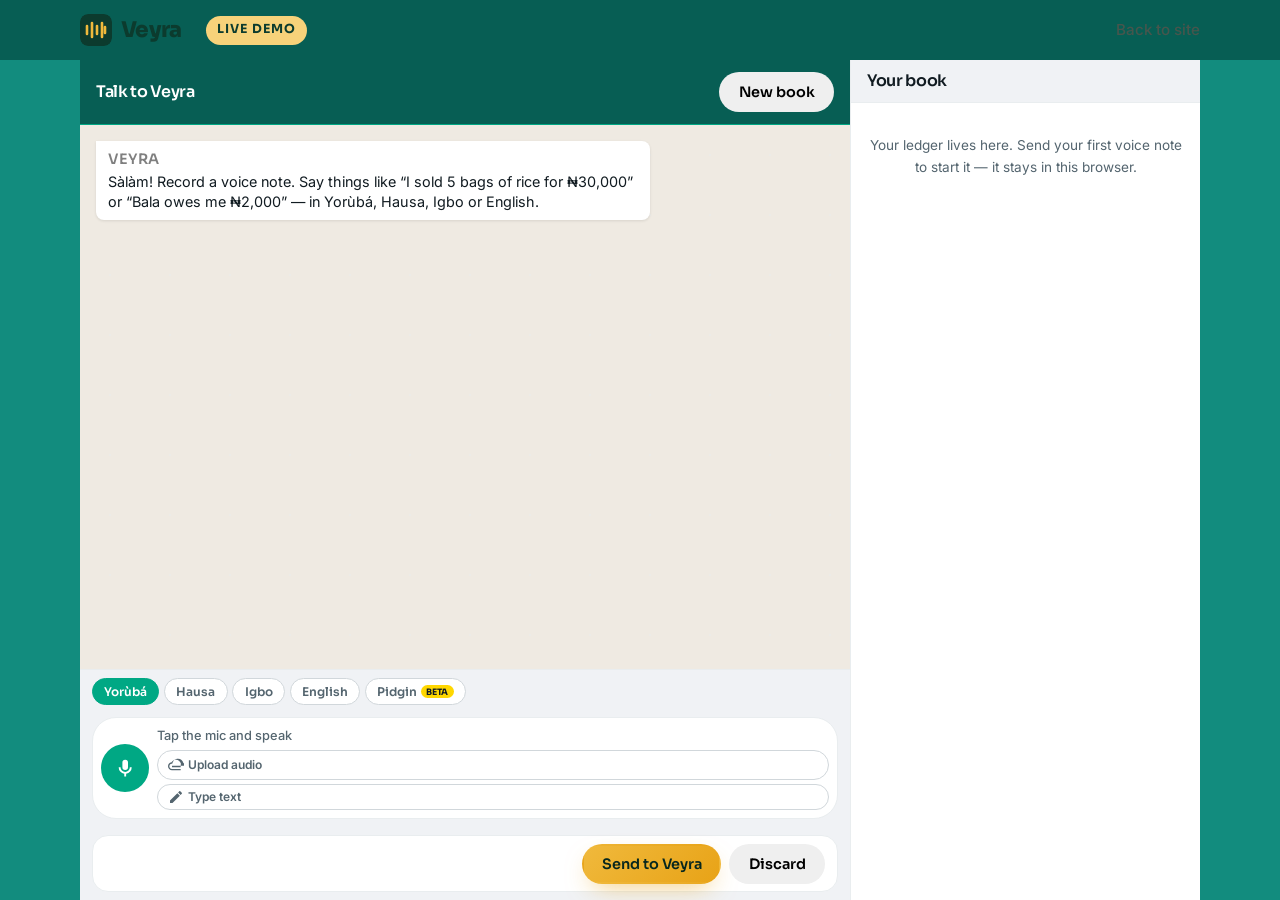
==== commit b23413ff: "Add text input option and configure PostgreSQL for production - Added "Type text" button to demo int" ====
--- a/site/demo/index.html
+++ b/site/demo/index.html
@@ -72,12 +72,17 @@
                 Upload audio
                 <input id="fileInput" type="file" accept="audio/*" hidden />
               </label>
+              <button id="textBtn" class="sample-btn" type="button">
+                <svg viewBox="0 0 24 24" aria-hidden="true"><path fill="currentColor" d="M3 17.25V21h3.75L17.81 9.94l-3.75-3.75L3 17.25zM20.71 7.04c.39-.39.39-1.02 0-1.41l-2.34-2.34c-.39-.39-1.02-.39-1.41 0l-1.83 1.83 3.75 3.75 1.83-1.83z"/></svg>
+                Type text
+              </button>
             </div>
           </div>
 
           <div id="pendingBar" class="pending-bar" hidden>
             <span id="pendingName"></span>
             <audio id="pendingPlayer" controls hidden></audio>
+            <textarea id="textInput" class="text-input" placeholder="Type your message here..." hidden></textarea>
             <button id="sendBtn" class="btn btn-primary btn-small" type="button">Send to Veyra</button>
             <button id="discardBtn" class="btn btn-ghost btn-small" type="button">Discard</button>
           </div>
--- a/site/demo/demo.css
+++ b/site/demo/demo.css
@@ -284,16 +284,31 @@
   padding: 0.5rem 0.75rem;
 }
 
-#pendingName { 
-  font-size: 0.8rem; 
-  font-weight: 600; 
-  color: #111b21; 
+#pendingName {
+  font-size: 0.8rem;
+  font-weight: 600;
+  color: #111b21;
   flex: 1;
 }
-#pendingPlayer { 
-  height: 28px; 
+#pendingPlayer {
+  height: 28px;
   max-width: 180px;
   flex: 1;
+}
+.text-input {
+  width: 100%;
+  min-height: 60px;
+  padding: 0.5rem;
+  border: 1px solid #d1d7db;
+  border-radius: 8px;
+  font-family: var(--font-body);
+  font-size: 0.9rem;
+  resize: vertical;
+  margin-bottom: 0.5rem;
+}
+.text-input:focus {
+  outline: none;
+  border-color: #00a884;
 }
 
 /* ---------------- Compact book panel ---------------- */
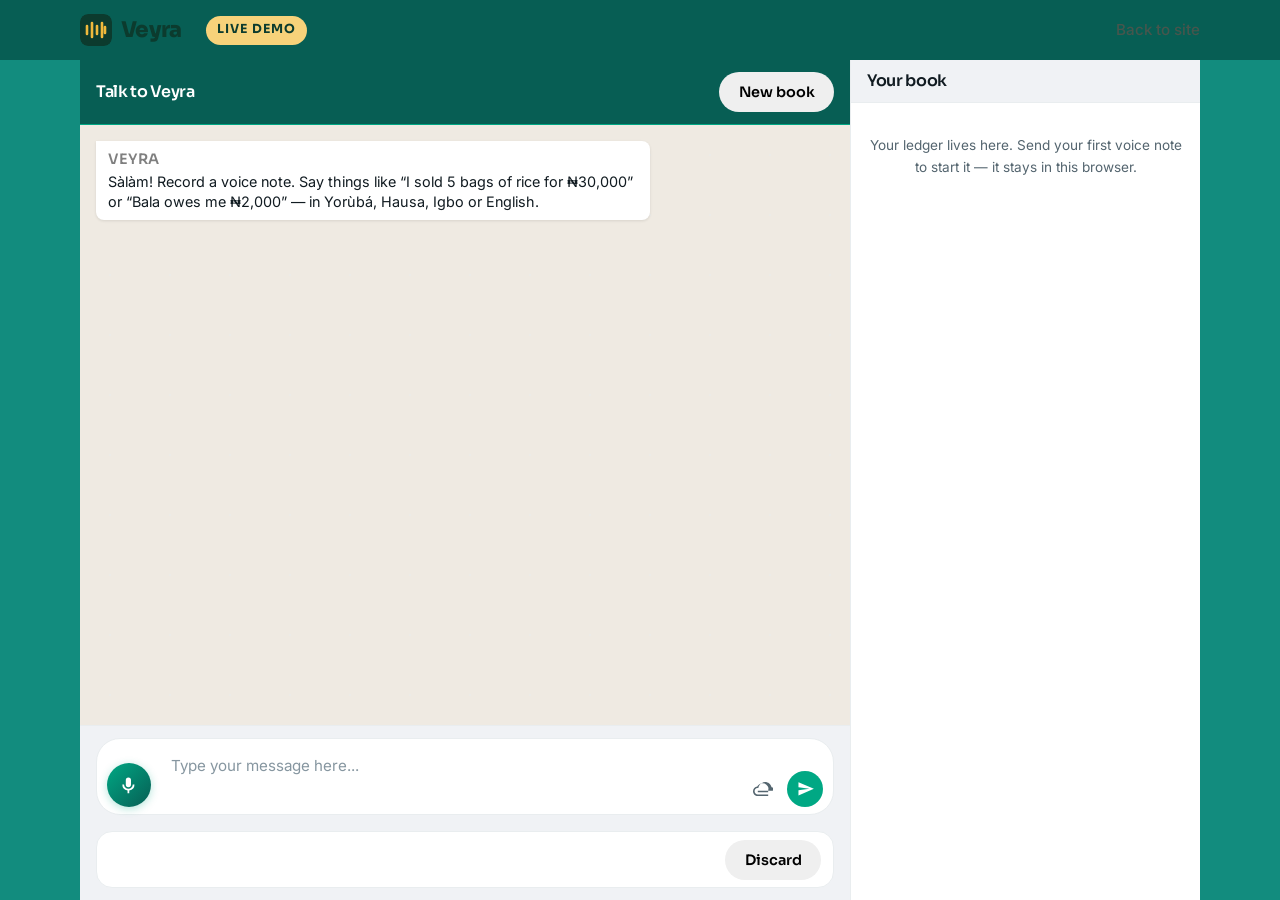
==== commit 41340278: "Add LLM parser integration, language detection, and enhanced database schema - Add llm_parser.py wit" ====
--- a/site/demo/index.html
+++ b/site/demo/index.html
@@ -53,28 +53,18 @@
         </div>
 
         <div class="composer">
-          <div class="lang-row" role="radiogroup" aria-label="Language">
-            <button class="lang-pill is-active" type="button" data-lang="yo" role="radio" aria-checked="true">Yorùbá</button>
-            <button class="lang-pill" type="button" data-lang="ha" role="radio" aria-checked="false">Hausa</button>
-            <button class="lang-pill" type="button" data-lang="ig" role="radio" aria-checked="false">Igbo</button>
-            <button class="lang-pill" type="button" data-lang="en" role="radio" aria-checked="false">English</button>
-            <button class="lang-pill" type="button" data-lang="pcm" role="radio" aria-checked="false">Pidgin <span class="pill-beta">Beta</span></button>
-          </div>
-
-          <div class="record-row">
+          <div class="input-wrapper">
             <button id="micBtn" class="mic-btn" type="button" aria-label="Record a voice note">
               <svg viewBox="0 0 24 24" aria-hidden="true"><path fill="currentColor" d="M12 14a3 3 0 0 0 3-3V6a3 3 0 1 0-6 0v5a3 3 0 0 0 3 3Zm5-3a5 5 0 0 1-10 0H5a7 7 0 0 0 6 6.92V21h2v-3.08A7 7 0 0 0 19 11h-2Z"/></svg>
             </button>
-            <div class="record-side">
-              <p id="recordHint" class="record-hint">Tap the mic and speak</p>
-              <label class="sample-btn sample-upload">
+            <textarea id="textInput" class="text-input" placeholder="Type your message here..."></textarea>
+            <div class="action-buttons">
+              <label class="icon-btn upload-btn" title="Upload audio">
                 <svg viewBox="0 0 24 24" aria-hidden="true"><path fill="currentColor" d="M19.35 10.04C18.67 6.59 15.64 4 12 4 9.11 4 6.6 5.64 5.35 8.04 2.34 8.36 0 10.91 0 14c0 3.31 2.69 6 6 6h13v-2H6c-2.21 0-4-1.79-4-4 0-2.05 1.53-3.76 3.56-3.97l1.07-.11c.5-4.08 3.99-7.3 8.37-7.3 4.04 0 7.46 2.81 8.24 6.57l1.06.17c.95.15 1.65.99 1.65 1.95 0 1.1-.9 2-2 2H6v2h13v-2z"/></svg>
-                Upload audio
                 <input id="fileInput" type="file" accept="audio/*" hidden />
               </label>
-              <button id="textBtn" class="sample-btn" type="button">
-                <svg viewBox="0 0 24 24" aria-hidden="true"><path fill="currentColor" d="M3 17.25V21h3.75L17.81 9.94l-3.75-3.75L3 17.25zM20.71 7.04c.39-.39.39-1.02 0-1.41l-2.34-2.34c-.39-.39-1.02-.39-1.41 0l-1.83 1.83 3.75 3.75 1.83-1.83z"/></svg>
-                Type text
+              <button id="sendBtn" class="send-btn" type="button" aria-label="Send message">
+                <svg viewBox="0 0 24 24" aria-hidden="true"><path fill="currentColor" d="M2.01 21L23 12 2.01 3 2 10l15 2-15 2z"/></svg>
               </button>
             </div>
           </div>
@@ -82,8 +72,6 @@
           <div id="pendingBar" class="pending-bar" hidden>
             <span id="pendingName"></span>
             <audio id="pendingPlayer" controls hidden></audio>
-            <textarea id="textInput" class="text-input" placeholder="Type your message here..." hidden></textarea>
-            <button id="sendBtn" class="btn btn-primary btn-small" type="button">Send to Veyra</button>
             <button id="discardBtn" class="btn btn-ghost btn-small" type="button">Discard</button>
           </div>
         </div>
--- a/site/demo/demo.css
+++ b/site/demo/demo.css
@@ -165,10 +165,10 @@
 .typing i:nth-child(3) { animation-delay: 0.3s; }
 @keyframes typing-bounce { 0%, 60%, 100% { opacity: 0.3; } 30% { opacity: 1; } }
 
-/* ---------------- WhatsApp-style composer ---------------- */
-
-.composer { 
-  padding: 0.5rem 0.75rem; 
+/* ---------------- Modern WhatsApp-style composer ---------------- */
+
+.composer {
+  padding: 0.75rem 1rem;
   background: #f0f2f5;
   border-top: 1px solid #e9edef;
   display: flex;
@@ -176,108 +176,166 @@
   gap: 0.5rem;
 }
 
-.lang-row { 
-  display: flex; 
-  flex-wrap: wrap; 
-  gap: 0.3rem; 
-  margin-bottom: 0.25rem;
-}
-
-.lang-pill {
-  font-family: var(--font-display);
-  font-size: 0.75rem; font-weight: 600;
-  padding: 0.3rem 0.7rem;
-  border-radius: 16px;
-  border: 1px solid #d1d7db;
+.input-wrapper {
+  display: flex;
+  align-items: flex-end;
+  gap: 0.5rem;
   background: #fff;
+  border-radius: 24px;
+  padding: 0.4rem 0.6rem;
+  border: 1px solid #e9edef;
+  transition: border-color 0.15s ease;
+}
+
+.input-wrapper:focus-within {
+  border-color: #00a884;
+}
+
+.mic-btn {
+  width: 44px;
+  height: 44px;
+  flex: none;
+  border-radius: 50%;
+  border: none;
+  background: linear-gradient(135deg, #00a884 0%, #075e54 100%);
+  color: #fff;
+  cursor: pointer;
+  display: grid;
+  place-items: center;
+  transition: all 0.2s ease;
+  box-shadow: 0 2px 8px rgba(0, 168, 132, 0.3);
+}
+
+.mic-btn:hover {
+  background: linear-gradient(135deg, #008f6f 0%, #064d45 100%);
+  transform: scale(1.05);
+  box-shadow: 0 4px 12px rgba(0, 168, 132, 0.4);
+}
+
+.mic-btn:active {
+  transform: scale(0.95);
+}
+
+.mic-btn svg {
+  width: 1.3rem;
+  height: 1.3rem;
+}
+
+.mic-btn.is-recording {
+  background: linear-gradient(135deg, #dc2626 0%, #991b1b 100%);
+  animation: mic-pulse 1.5s infinite;
+  box-shadow: 0 2px 8px rgba(220, 38, 38, 0.4);
+}
+
+@keyframes mic-pulse {
+  0% { box-shadow: 0 0 0 0 rgba(220, 38, 38, 0.5); }
+  70% { box-shadow: 0 0 0 14px rgba(220, 38, 38, 0); }
+  100% { box-shadow: 0 0 0 0 rgba(220, 38, 38, 0); }
+}
+
+.text-input {
+  flex: 1;
+  min-height: 44px;
+  max-height: 120px;
+  padding: 0.6rem 0.8rem;
+  border: none;
+  border-radius: 18px;
+  font-family: var(--font-body);
+  font-size: 0.95rem;
+  line-height: 1.4;
+  resize: none;
+  background: transparent;
+  color: #111b21;
+  overflow-y: auto;
+}
+
+.text-input::placeholder {
+  color: #8696a0;
+}
+
+.text-input:focus {
+  outline: none;
+}
+
+.text-input::-webkit-scrollbar {
+  width: 4px;
+}
+
+.text-input::-webkit-scrollbar-track {
+  background: transparent;
+}
+
+.text-input::-webkit-scrollbar-thumb {
+  background: #d1d7db;
+  border-radius: 2px;
+}
+
+.action-buttons {
+  display: flex;
+  align-items: center;
+  gap: 0.4rem;
+}
+
+.icon-btn {
+  width: 36px;
+  height: 36px;
+  border-radius: 50%;
+  border: none;
+  background: transparent;
   color: #54656f;
   cursor: pointer;
-  transition: all 0.15s ease;
-  display: inline-flex; align-items: center; gap: 0.25rem;
-}
-.lang-pill:hover { border-color: #54656f; color: #111b21; }
-.lang-pill.is-active {
-  background: #00a884;
-  border-color: #00a884;
-  color: #fff;
-}
-
-.pill-beta {
-  font-size: 0.55rem; font-weight: 700; text-transform: uppercase; letter-spacing: 0.03em;
-  background: #ffd700; color: #111b21;
-  padding: 0.05rem 0.3rem; border-radius: 12px;
-}
-
-.record-row { 
-  display: flex; 
-  gap: 0.5rem; 
-  align-items: center;
-  background: #fff;
-  border-radius: 24px;
-  padding: 0.5rem;
-  border: 1px solid #e9edef;
-}
-
-.mic-btn {
-  width: 48px; height: 48px; flex: none;
+  display: grid;
+  place-items: center;
+  transition: all 0.2s ease;
+}
+
+.icon-btn:hover {
+  background: #f0f2f5;
+  color: #111b21;
+}
+
+.icon-btn svg {
+  width: 1.2rem;
+  height: 1.2rem;
+}
+
+.upload-btn input {
+  display: none;
+}
+
+.send-btn {
+  width: 36px;
+  height: 36px;
   border-radius: 50%;
   border: none;
   background: #00a884;
   color: #fff;
   cursor: pointer;
-  display: grid; place-items: center;
-  transition: all 0.15s ease;
-}
-.mic-btn:hover { background: #008f6f; }
-.mic-btn svg { width: 1.4rem; height: 1.4rem; }
-.mic-btn.is-recording { background: #dc2626; animation: mic-pulse 1.1s infinite; }
-@keyframes mic-pulse {
-  0% { box-shadow: 0 0 0 0 rgba(220, 38, 38, 0.45); }
-  70% { box-shadow: 0 0 0 12px rgba(220, 38, 38, 0); }
-  100% { box-shadow: 0 0 0 0 rgba(220, 38, 38, 0); }
-}
-
-.record-side { 
-  display: flex; 
-  flex-direction: column; 
-  gap: 0.25rem; 
-  min-width: 0; 
-  flex: 1;
-}
-.record-hint { 
-  font-size: 0.8rem; 
-  color: #54656f; 
-  font-weight: 500;
-}
-.record-hint.is-recording { 
-  color: #dc2626; 
-  font-weight: 600;
-}
-
-.sample-btn {
-  font-family: var(--font-body);
-  font-size: 0.75rem; font-weight: 600;
-  padding: 0.25rem 0.6rem;
-  border-radius: 16px;
-  border: 1px solid #d1d7db;
-  background: #fff;
-  color: #54656f;
-  cursor: pointer;
-  transition: all 0.15s ease;
-  display: flex;
-  align-items: center;
-  gap: 0.25rem;
-}
-.sample-btn:hover { 
-  background: #f0f2f5; 
-  border-color: #54656f; 
-}
-.sample-btn svg { width: 1rem; height: 1rem; }
-.sample-upload input { display: none; }
+  display: grid;
+  place-items: center;
+  transition: all 0.2s ease;
+}
+
+.send-btn:hover {
+  background: #008f6f;
+  transform: scale(1.05);
+}
+
+.send-btn:active {
+  transform: scale(0.95);
+}
+
+.send-btn svg {
+  width: 1.1rem;
+  height: 1.1rem;
+}
 
 .pending-bar {
   margin-top: 0.5rem;
-  display: flex; flex-wrap: wrap; align-items: center; gap: 0.5rem;
+  display: flex;
+  flex-wrap: wrap;
+  align-items: center;
+  gap: 0.5rem;
   background: #fff;
   border: 1px solid #e9edef;
   border-radius: 16px;
@@ -290,25 +348,11 @@
   color: #111b21;
   flex: 1;
 }
+
 #pendingPlayer {
   height: 28px;
   max-width: 180px;
   flex: 1;
-}
-.text-input {
-  width: 100%;
-  min-height: 60px;
-  padding: 0.5rem;
-  border: 1px solid #d1d7db;
-  border-radius: 8px;
-  font-family: var(--font-body);
-  font-size: 0.9rem;
-  resize: vertical;
-  margin-bottom: 0.5rem;
-}
-.text-input:focus {
-  outline: none;
-  border-color: #00a884;
 }
 
 /* ---------------- Compact book panel ---------------- */
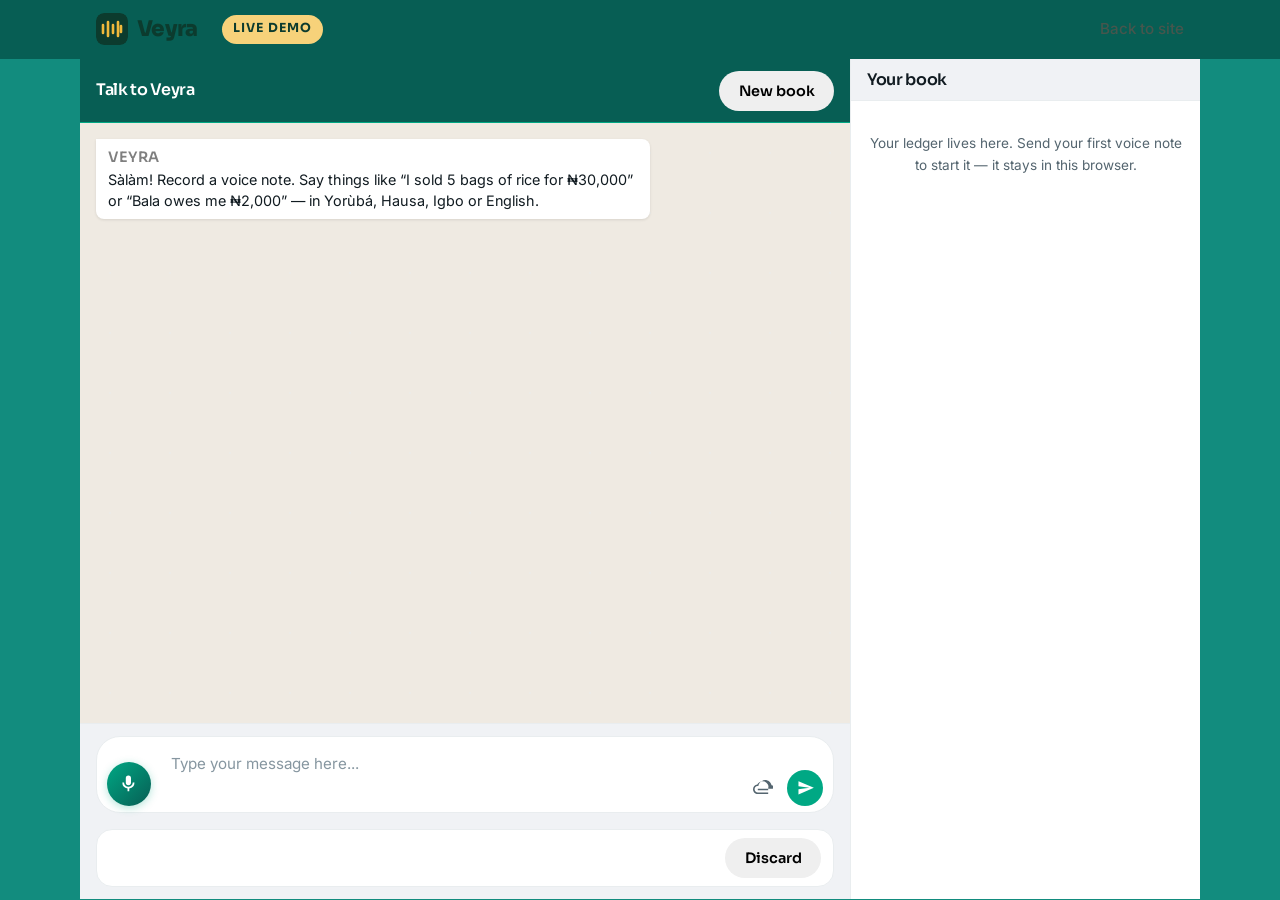
==== commit 9a8b04b7: "Improve mobile responsiveness of demo page - Add book panel toggle button for mobile devices - Imple" ====
--- a/site/demo/index.html
+++ b/site/demo/index.html
@@ -40,7 +40,12 @@
           <div>
             <h1>Talk to Veyra</h1>
           </div>
-          <button id="resetBookBtn" class="btn btn-ghost btn-small" type="button" title="Start a fresh book in this browser">New book</button>
+          <div class="chat-head-actions">
+            <button id="resetBookBtn" class="btn btn-ghost btn-small" type="button" title="Start a fresh book in this browser">New book</button>
+            <button id="bookToggleBtn" class="book-toggle-btn" type="button" aria-label="Toggle book panel" title="View your book">
+              <svg viewBox="0 0 24 24" aria-hidden="true"><path fill="currentColor" d="M3 13h2v-2H3v2zm0 4h2v-2H3v2zm0-8h2V7H3v2zm4 4h14v-2H7v2zm0 4h14v-2H7v2zM7 7v2h14V7H7z"/></svg>
+            </button>
+          </div>
         </div>
 
         <div id="chatLog" class="chat-log" aria-live="polite">
@@ -80,10 +85,12 @@
 
     <!-- ======================= Your book ======================= -->
     <aside class="book-column" aria-label="Your book">
+      <div id="bookOverlay" class="book-overlay"></div>
       <div class="book-card">
         <div class="book-head">
           <h2>Your book</h2>
           <p id="bookOwner" class="book-owner"></p>
+          <button id="bookCloseBtn" class="book-close-btn" type="button" aria-label="Close book panel" title="Close">×</button>
         </div>
 
         <div id="bookEmpty" class="book-empty">
--- a/site/demo/demo.css
+++ b/site/demo/demo.css
@@ -21,6 +21,10 @@
   color: var(--green-800);
   background: var(--gold-300);
   padding: 0.28rem 0.7rem; border-radius: 999px;
+}
+
+.header-inner {
+  padding: 0.75rem 1rem;
 }
 
 .demo-main {
@@ -51,6 +55,7 @@
   display: flex;
   flex-direction: column;
   height: calc(100vh - 60px);
+  min-height: calc(100dvh - 60px);
 }
 
 .chat-head {
@@ -61,10 +66,45 @@
   border-bottom: 1px solid #00a884;
 }
 
-.chat-head h1 { 
-  font-size: 1rem; 
-  color: #fff; 
+.chat-head h1 {
+  font-size: 1rem;
+  color: #fff;
   font-weight: 600;
+  margin: 0;
+}
+
+.chat-head-actions {
+  display: flex;
+  align-items: center;
+  gap: 0.5rem;
+}
+
+.book-toggle-btn {
+  width: 36px;
+  height: 36px;
+  border-radius: 50%;
+  border: none;
+  background: rgba(255, 255, 255, 0.15);
+  color: #fff;
+  cursor: pointer;
+  display: grid;
+  place-items: center;
+  transition: all 0.2s ease;
+}
+
+.book-toggle-btn:hover {
+  background: rgba(255, 255, 255, 0.25);
+}
+
+.book-toggle-btn svg {
+  width: 1.2rem;
+  height: 1.2rem;
+}
+
+@media (min-width: 1024px) {
+  .book-toggle-btn {
+    display: none;
+  }
 }
 
 /* ---------------- Chat log ---------------- */
@@ -357,13 +397,14 @@
 
 /* ---------------- Compact book panel ---------------- */
 
-.book-card { 
+.book-card {
   background: #fff;
   border: none;
   border-radius: 0;
   box-shadow: none;
   overflow: hidden;
   height: calc(100vh - 60px);
+  min-height: calc(100dvh - 60px);
   border-left: 1px solid #e9edef;
 }
 
@@ -470,15 +511,206 @@
   display: none;
 }
 
+/* Mobile: Add toggle button for book panel */
 @media (max-width: 1023px) {
-  .chat-card { height: calc(100vh - 60px); }
-  .book-card { display: none; }
+  .chat-card {
+    height: calc(100dvh - 60px);
+  }
+
+  .book-card {
+    display: none;
+    position: fixed;
+    top: 60px;
+    right: 0;
+    width: 100%;
+    max-width: 400px;
+    height: calc(100dvh - 60px);
+    z-index: 100;
+    border-left: none;
+    box-shadow: -4px 0 20px rgba(0,0,0,0.15);
+  }
+
+  .book-card.is-visible {
+    display: block;
+  }
+
+  .book-toggle-btn {
+    display: grid;
+  }
+
+  .book-toggle-btn.is-active {
+    background: rgba(220, 38, 38, 0.8);
+  }
+
+  /* Add close button to book panel on mobile */
+  .book-head {
+    position: relative;
+    padding-right: 3.5rem;
+  }
+
+  .book-close-btn {
+    position: absolute;
+    right: 1rem;
+    top: 50%;
+    transform: translateY(-50%);
+    width: 32px;
+    height: 32px;
+    border-radius: 50%;
+    border: none;
+    background: rgba(0,0,0,0.1);
+    color: #54656f;
+    cursor: pointer;
+    display: grid;
+    place-items: center;
+    font-size: 1.2rem;
+    transition: background 0.2s ease;
+  }
+
+  .book-close-btn:hover {
+    background: rgba(0,0,0,0.15);
+  }
+
+  /* Overlay to close book when clicking outside */
+  .book-overlay {
+    display: none;
+    position: fixed;
+    top: 60px;
+    left: 0;
+    right: 0;
+    bottom: 0;
+    background: rgba(0,0,0,0.5);
+    z-index: 99;
+  }
+
+  .book-overlay.is-visible {
+    display: block;
+  }
+}
+
+@media (min-width: 1024px) {
+  .book-close-btn {
+    display: none;
+  }
 }
 
 @media (max-width: 640px) {
-  .chat-log { height: calc(100vh - 200px); }
-  .bubble { max-width: 85%; }
-  .record-row { padding: 0.4rem; }
-  .mic-btn { width: 40px; height: 40px; }
-  .mic-btn svg { width: 1.2rem; height: 1.2rem; }
-}
+  .chat-log {
+    padding: 0.75rem;
+  }
+
+  .bubble {
+    max-width: 90%;
+    padding: 0.6rem 0.85rem;
+  }
+
+  .bubble p {
+    font-size: 0.95rem;
+  }
+
+  .bubble-name {
+    font-size: 0.7rem;
+  }
+
+  .composer {
+    padding: 0.6rem 0.75rem;
+  }
+
+  .input-wrapper {
+    padding: 0.5rem 0.7rem;
+  }
+
+  .mic-btn {
+    width: 44px;
+    height: 44px;
+  }
+
+  .mic-btn svg {
+    width: 1.25rem;
+    height: 1.25rem;
+  }
+
+  .icon-btn {
+    width: 40px;
+    height: 40px;
+  }
+
+  .icon-btn svg {
+    width: 1.3rem;
+    height: 1.3rem;
+  }
+
+  .send-btn {
+    width: 40px;
+    height: 40px;
+  }
+
+  .send-btn svg {
+    width: 1.15rem;
+    height: 1.15rem;
+  }
+
+  .text-input {
+    font-size: 1rem;
+    padding: 0.7rem 0.9rem;
+  }
+
+  .chat-head h1 {
+    font-size: 0.95rem;
+  }
+
+  .header-inner {
+    padding: 0.6rem 0.75rem;
+  }
+
+  .btn-small {
+    padding: 0.4rem 0.8rem;
+    font-size: 0.8rem;
+  }
+
+  .pending-bar {
+    padding: 0.6rem 0.85rem;
+  }
+
+  #pendingName {
+    font-size: 0.85rem;
+  }
+
+  #pendingPlayer {
+    height: 32px;
+  }
+
+  /* Better mobile header spacing */
+  .demo-header {
+    height: 60px;
+  }
+
+  .chat-head {
+    padding: 0.6rem 0.75rem;
+  }
+
+  .chat-head-actions {
+    gap: 0.4rem;
+  }
+
+  .book-toggle-btn {
+    width: 32px;
+    height: 32px;
+  }
+
+  .book-toggle-btn svg {
+    width: 1rem;
+    height: 1rem;
+  }
+
+  /* Full width book panel on very small screens */
+  .book-card {
+    max-width: 100%;
+  }
+
+  /* Adjust book close button for mobile */
+  .book-close-btn {
+    width: 28px;
+    height: 28px;
+    font-size: 1rem;
+  }
+}
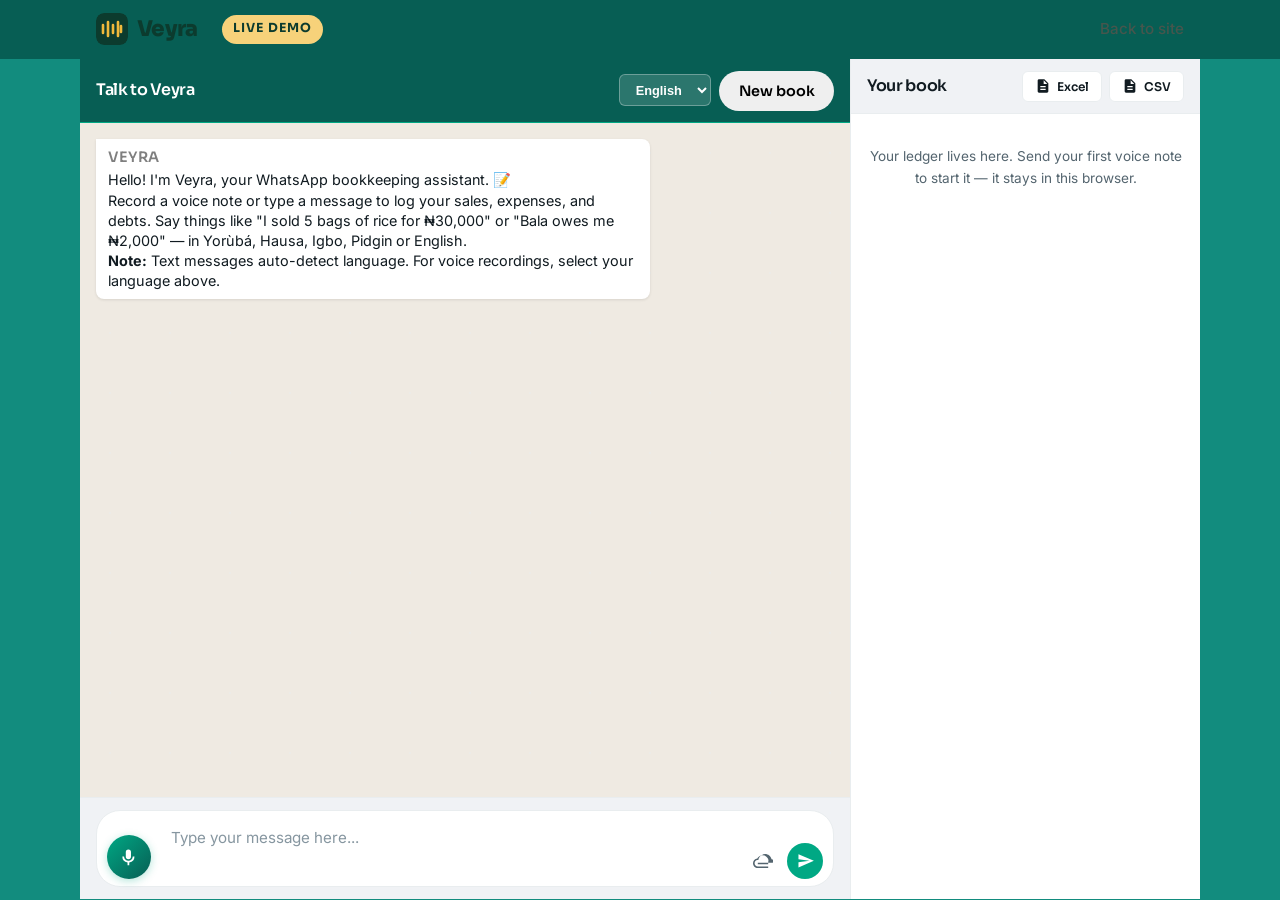
==== commit d4474ecf: "Improve UX: fix confusing responses, add Excel/CSV export, enhance language handling - Fix confusing" ====
--- a/site/demo/index.html
+++ b/site/demo/index.html
@@ -41,6 +41,13 @@
             <h1>Talk to Veyra</h1>
           </div>
           <div class="chat-head-actions">
+            <select id="languageSelect" class="language-select" aria-label="Select language for voice recordings">
+              <option value="en">English</option>
+              <option value="yo">Yorùbá</option>
+              <option value="ha">Hausa</option>
+              <option value="ig">Igbo</option>
+              <option value="pcm">Pidgin</option>
+            </select>
             <button id="resetBookBtn" class="btn btn-ghost btn-small" type="button" title="Start a fresh book in this browser">New book</button>
             <button id="bookToggleBtn" class="book-toggle-btn" type="button" aria-label="Toggle book panel" title="View your book">
               <svg viewBox="0 0 24 24" aria-hidden="true"><path fill="currentColor" d="M3 13h2v-2H3v2zm0 4h2v-2H3v2zm0-8h2V7H3v2zm4 4h14v-2H7v2zm0 4h14v-2H7v2zM7 7v2h14V7H7z"/></svg>
@@ -51,9 +58,9 @@
         <div id="chatLog" class="chat-log" aria-live="polite">
           <div class="bubble bubble-veyra">
             <p class="bubble-name">Veyra</p>
-            <p>Sàlàm! Record a voice note. Say things like
-            “I sold 5 bags of rice for ₦30,000” or “Bala owes me ₦2,000” —
-            in Yorùbá, Hausa, Igbo or English.</p>
+            <p>Hello! I'm Veyra, your WhatsApp bookkeeping assistant. 📝</p>
+            <p>Record a voice note or type a message to log your sales, expenses, and debts. Say things like "I sold 5 bags of rice for ₦30,000" or "Bala owes me ₦2,000" — in Yorùbá, Hausa, Igbo, Pidgin or English.</p>
+            <p><strong>Note:</strong> Text messages auto-detect language. For voice recordings, select your language above.</p>
           </div>
         </div>
 
@@ -74,11 +81,7 @@
             </div>
           </div>
 
-          <div id="pendingBar" class="pending-bar" hidden>
-            <span id="pendingName"></span>
-            <audio id="pendingPlayer" controls hidden></audio>
-            <button id="discardBtn" class="btn btn-ghost btn-small" type="button">Discard</button>
-          </div>
+
         </div>
       </div>
     </section>
@@ -90,6 +93,16 @@
         <div class="book-head">
           <h2>Your book</h2>
           <p id="bookOwner" class="book-owner"></p>
+          <div class="book-actions">
+            <button id="downloadExcelBtn" class="btn btn-small" type="button" title="Download as Excel">
+              <svg viewBox="0 0 24 24" aria-hidden="true"><path fill="currentColor" d="M14 2H6c-1.1 0-1.99.9-1.99 2L4 20c0 1.1.89 2 1.99 2H18c1.1 0 2-.9 2-2V8l-6-6zm2 16H8v-2h8v2zm0-4H8v-2h8v2zm-3-5V3.5L18.5 9H13z"/></svg>
+              Excel
+            </button>
+            <button id="downloadCsvBtn" class="btn btn-small" type="button" title="Download as CSV for Google Sheets">
+              <svg viewBox="0 0 24 24" aria-hidden="true"><path fill="currentColor" d="M14 2H6c-1.1 0-1.99.9-1.99 2L4 20c0 1.1.89 2 1.99 2H18c1.1 0 2-.9 2-2V8l-6-6zm2 16H8v-2h8v2zm0-4H8v-2h8v2zm-3-5V3.5L18.5 9H13z"/></svg>
+              CSV
+            </button>
+          </div>
           <button id="bookCloseBtn" class="book-close-btn" type="button" aria-label="Close book panel" title="Close">×</button>
         </div>
 
--- a/site/demo/demo.css
+++ b/site/demo/demo.css
@@ -77,6 +77,33 @@
   display: flex;
   align-items: center;
   gap: 0.5rem;
+}
+
+.language-select {
+  padding: 0.4rem 0.7rem;
+  font-size: 0.8rem;
+  font-weight: 600;
+  border-radius: 6px;
+  border: 1px solid rgba(255, 255, 255, 0.3);
+  background: rgba(255, 255, 255, 0.15);
+  color: #fff;
+  cursor: pointer;
+  transition: all 0.2s ease;
+}
+
+.language-select:hover {
+  background: rgba(255, 255, 255, 0.25);
+  border-color: rgba(255, 255, 255, 0.4);
+}
+
+.language-select:focus {
+  outline: none;
+  border-color: rgba(255, 255, 255, 0.5);
+}
+
+.language-select option {
+  background: #075e54;
+  color: #fff;
 }
 
 .book-toggle-btn {
@@ -370,31 +397,6 @@
   height: 1.1rem;
 }
 
-.pending-bar {
-  margin-top: 0.5rem;
-  display: flex;
-  flex-wrap: wrap;
-  align-items: center;
-  gap: 0.5rem;
-  background: #fff;
-  border: 1px solid #e9edef;
-  border-radius: 16px;
-  padding: 0.5rem 0.75rem;
-}
-
-#pendingName {
-  font-size: 0.8rem;
-  font-weight: 600;
-  color: #111b21;
-  flex: 1;
-}
-
-#pendingPlayer {
-  height: 28px;
-  max-width: 180px;
-  flex: 1;
-}
-
 /* ---------------- Compact book panel ---------------- */
 
 .book-card {
@@ -412,15 +414,52 @@
   padding: 0.75rem 1rem;
   border-bottom: 1px solid #e9edef;
   background: #f0f2f5;
-}
-.book-head h2 { 
-  font-size: 1rem; 
-  color: #111b21; 
+  display: flex;
+  align-items: center;
+  justify-content: space-between;
+  gap: 0.5rem;
+}
+.book-head h2 {
+  font-size: 1rem;
+  color: #111b21;
   font-weight: 600;
-}
-.book-owner { 
-  font-size: 0.75rem; 
-  color: #54656f; 
+  margin: 0;
+}
+.book-owner {
+  font-size: 0.75rem;
+  color: #54656f;
+  margin: 0;
+}
+
+.book-actions {
+  display: flex;
+  gap: 0.5rem;
+  align-items: center;
+}
+
+.book-actions .btn {
+  display: flex;
+  align-items: center;
+  gap: 0.35rem;
+  padding: 0.4rem 0.75rem;
+  font-size: 0.75rem;
+  font-weight: 600;
+  border-radius: 6px;
+  border: 1px solid #e9edef;
+  background: #fff;
+  color: #111b21;
+  cursor: pointer;
+  transition: all 0.2s ease;
+}
+
+.book-actions .btn:hover {
+  background: #f0f2f5;
+  border-color: #d1d7db;
+}
+
+.book-actions .btn svg {
+  width: 1rem;
+  height: 1rem;
 }
 
 .book-empty { 
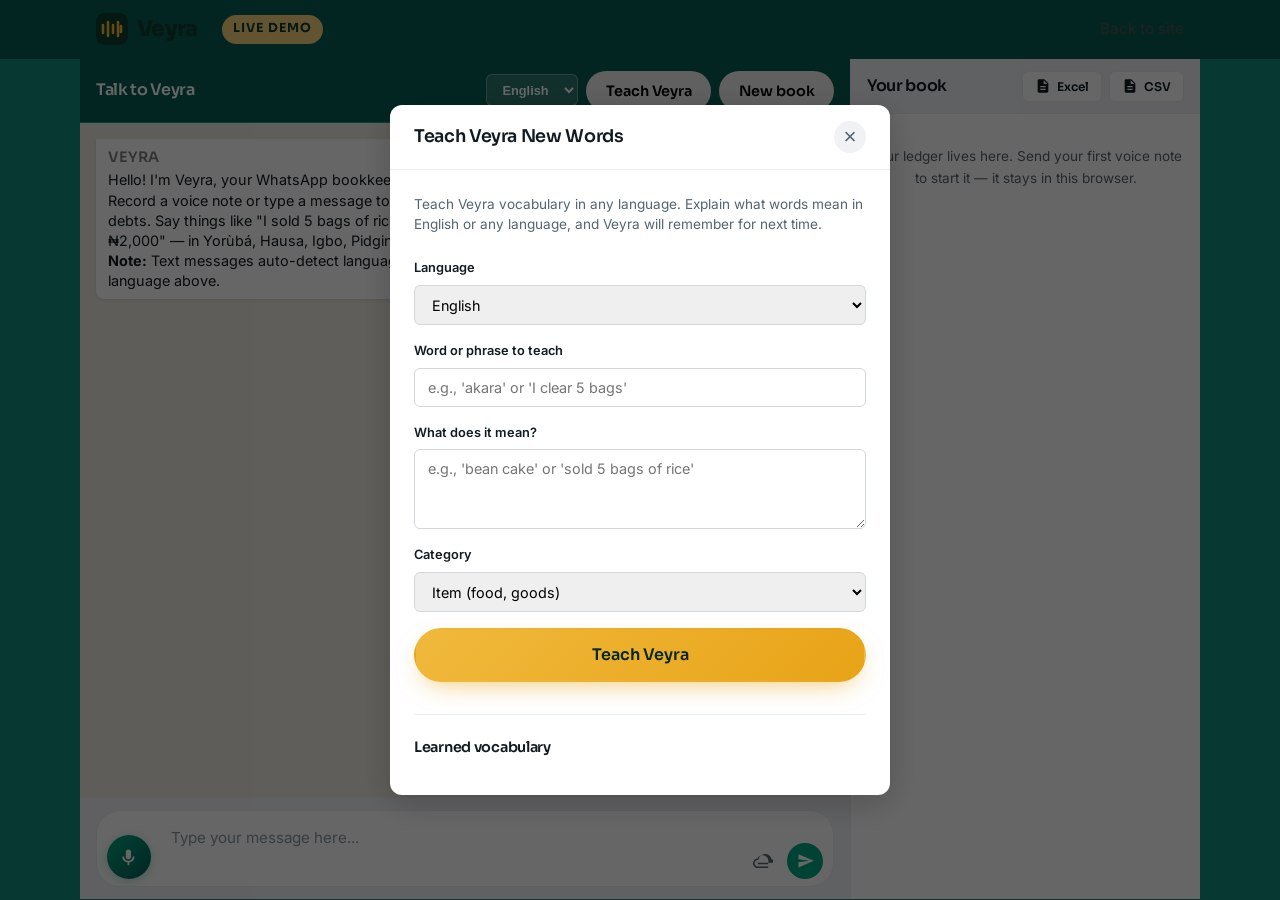
==== commit 025f6f06: "Add vocabulary learning system for better language understanding Implemented a complete vocabulary l" ====
--- a/site/demo/index.html
+++ b/site/demo/index.html
@@ -48,6 +48,7 @@
               <option value="ig">Igbo</option>
               <option value="pcm">Pidgin</option>
             </select>
+            <button id="teachVocabBtn" class="btn btn-ghost btn-small" type="button" title="Teach Veyra new words">Teach Veyra</button>
             <button id="resetBookBtn" class="btn btn-ghost btn-small" type="button" title="Start a fresh book in this browser">New book</button>
             <button id="bookToggleBtn" class="book-toggle-btn" type="button" aria-label="Toggle book panel" title="View your book">
               <svg viewBox="0 0 24 24" aria-hidden="true"><path fill="currentColor" d="M3 13h2v-2H3v2zm0 4h2v-2H3v2zm0-8h2V7H3v2zm4 4h14v-2H7v2zm0 4h14v-2H7v2zM7 7v2h14V7H7z"/></svg>
@@ -129,6 +130,60 @@
       </div>
     </aside>
 
+    <!-- Vocabulary Teaching Modal -->
+    <div id="vocabModal" class="modal" hidden>
+      <div class="modal-content">
+        <div class="modal-header">
+          <h2>Teach Veyra New Words</h2>
+          <button id="closeVocabModal" class="modal-close" type="button" aria-label="Close">×</button>
+        </div>
+        <div class="modal-body">
+          <p class="modal-intro">Teach Veyra vocabulary in any language. Explain what words mean in English or any language, and Veyra will remember for next time.</p>
+          
+          <form id="vocabForm" class="vocab-form">
+            <div class="form-group">
+              <label for="vocabLanguage">Language</label>
+              <select id="vocabLanguage" required>
+                <option value="en">English</option>
+                <option value="yo">Yorùbá</option>
+                <option value="ha">Hausa</option>
+                <option value="ig">Igbo</option>
+                <option value="pcm">Pidgin</option>
+              </select>
+            </div>
+            
+            <div class="form-group">
+              <label for="vocabWord">Word or phrase to teach</label>
+              <input type="text" id="vocabWord" placeholder="e.g., 'akara' or 'I clear 5 bags'" required>
+            </div>
+            
+            <div class="form-group">
+              <label for="vocabMeaning">What does it mean?</label>
+              <textarea id="vocabMeaning" placeholder="e.g., 'bean cake' or 'sold 5 bags of rice'" required></textarea>
+            </div>
+            
+            <div class="form-group">
+              <label for="vocabCategory">Category</label>
+              <select id="vocabCategory" required>
+                <option value="item">Item (food, goods)</option>
+                <option value="verb">Action (buy, sell, pay)</option>
+                <option value="number">Number/amount</option>
+                <option value="phrase">Complete phrase</option>
+                <option value="other">Other</option>
+              </select>
+            </div>
+            
+            <button type="submit" class="btn btn-primary">Teach Veyra</button>
+          </form>
+          
+          <div class="vocab-list-section">
+            <h3>Learned vocabulary</h3>
+            <div id="vocabList" class="vocab-list"></div>
+          </div>
+        </div>
+      </div>
+    </div>
+
   </main>
 
   <footer class="demo-footer">
--- a/site/demo/demo.css
+++ b/site/demo/demo.css
@@ -753,3 +753,167 @@
     font-size: 1rem;
   }
 }
+
+/* ---------------- Vocabulary Teaching Modal ---------------- */
+
+.modal {
+  position: fixed;
+  top: 0;
+  left: 0;
+  right: 0;
+  bottom: 0;
+  background: rgba(0, 0, 0, 0.6);
+  display: flex;
+  align-items: center;
+  justify-content: center;
+  z-index: 1000;
+  padding: 1rem;
+}
+
+.modal-content {
+  background: #fff;
+  border-radius: 12px;
+  max-width: 500px;
+  width: 100%;
+  max-height: 90vh;
+  overflow-y: auto;
+  box-shadow: 0 8px 32px rgba(0, 0, 0, 0.2);
+}
+
+.modal-header {
+  display: flex;
+  align-items: center;
+  justify-content: space-between;
+  padding: 1rem 1.5rem;
+  border-bottom: 1px solid #e9edef;
+}
+
+.modal-header h2 {
+  font-size: 1.1rem;
+  font-weight: 600;
+  color: #111b21;
+  margin: 0;
+}
+
+.modal-close {
+  width: 32px;
+  height: 32px;
+  border-radius: 50%;
+  border: none;
+  background: #f0f2f5;
+  color: #54656f;
+  cursor: pointer;
+  display: grid;
+  place-items: center;
+  font-size: 1.4rem;
+  transition: background 0.2s ease;
+}
+
+.modal-close:hover {
+  background: #e9edef;
+}
+
+.modal-body {
+  padding: 1.5rem;
+}
+
+.modal-intro {
+  font-size: 0.85rem;
+  color: #54656f;
+  margin-bottom: 1.5rem;
+  line-height: 1.5;
+}
+
+.vocab-form {
+  display: flex;
+  flex-direction: column;
+  gap: 1rem;
+}
+
+.form-group {
+  display: flex;
+  flex-direction: column;
+  gap: 0.4rem;
+}
+
+.form-group label {
+  font-size: 0.8rem;
+  font-weight: 600;
+  color: #111b21;
+}
+
+.form-group input,
+.form-group textarea,
+.form-group select {
+  padding: 0.6rem 0.8rem;
+  font-size: 0.9rem;
+  border: 1px solid #d1d7db;
+  border-radius: 6px;
+  font-family: inherit;
+  transition: border-color 0.2s ease;
+}
+
+.form-group input:focus,
+.form-group textarea:focus,
+.form-group select:focus {
+  outline: none;
+  border-color: #00a884;
+}
+
+.form-group textarea {
+  min-height: 80px;
+  resize: vertical;
+}
+
+.vocab-list-section {
+  margin-top: 2rem;
+  padding-top: 1.5rem;
+  border-top: 1px solid #e9edef;
+}
+
+.vocab-list-section h3 {
+  font-size: 0.9rem;
+  font-weight: 600;
+  color: #111b21;
+  margin-bottom: 1rem;
+}
+
+.vocab-list {
+  display: flex;
+  flex-direction: column;
+  gap: 0.5rem;
+  max-height: 200px;
+  overflow-y: auto;
+}
+
+.vocab-item {
+  background: #f0f2f5;
+  border-radius: 6px;
+  padding: 0.6rem 0.8rem;
+  font-size: 0.8rem;
+}
+
+.vocab-item-word {
+  font-weight: 600;
+  color: #111b21;
+}
+
+.vocab-item-meaning {
+  color: #54656f;
+  margin-top: 0.2rem;
+}
+
+.vocab-item-meta {
+  display: flex;
+  gap: 0.5rem;
+  margin-top: 0.3rem;
+  font-size: 0.7rem;
+  color: #8696a0;
+}
+
+.vocab-empty {
+  text-align: center;
+  color: #8696a0;
+  font-size: 0.8rem;
+  padding: 1rem;
+}
